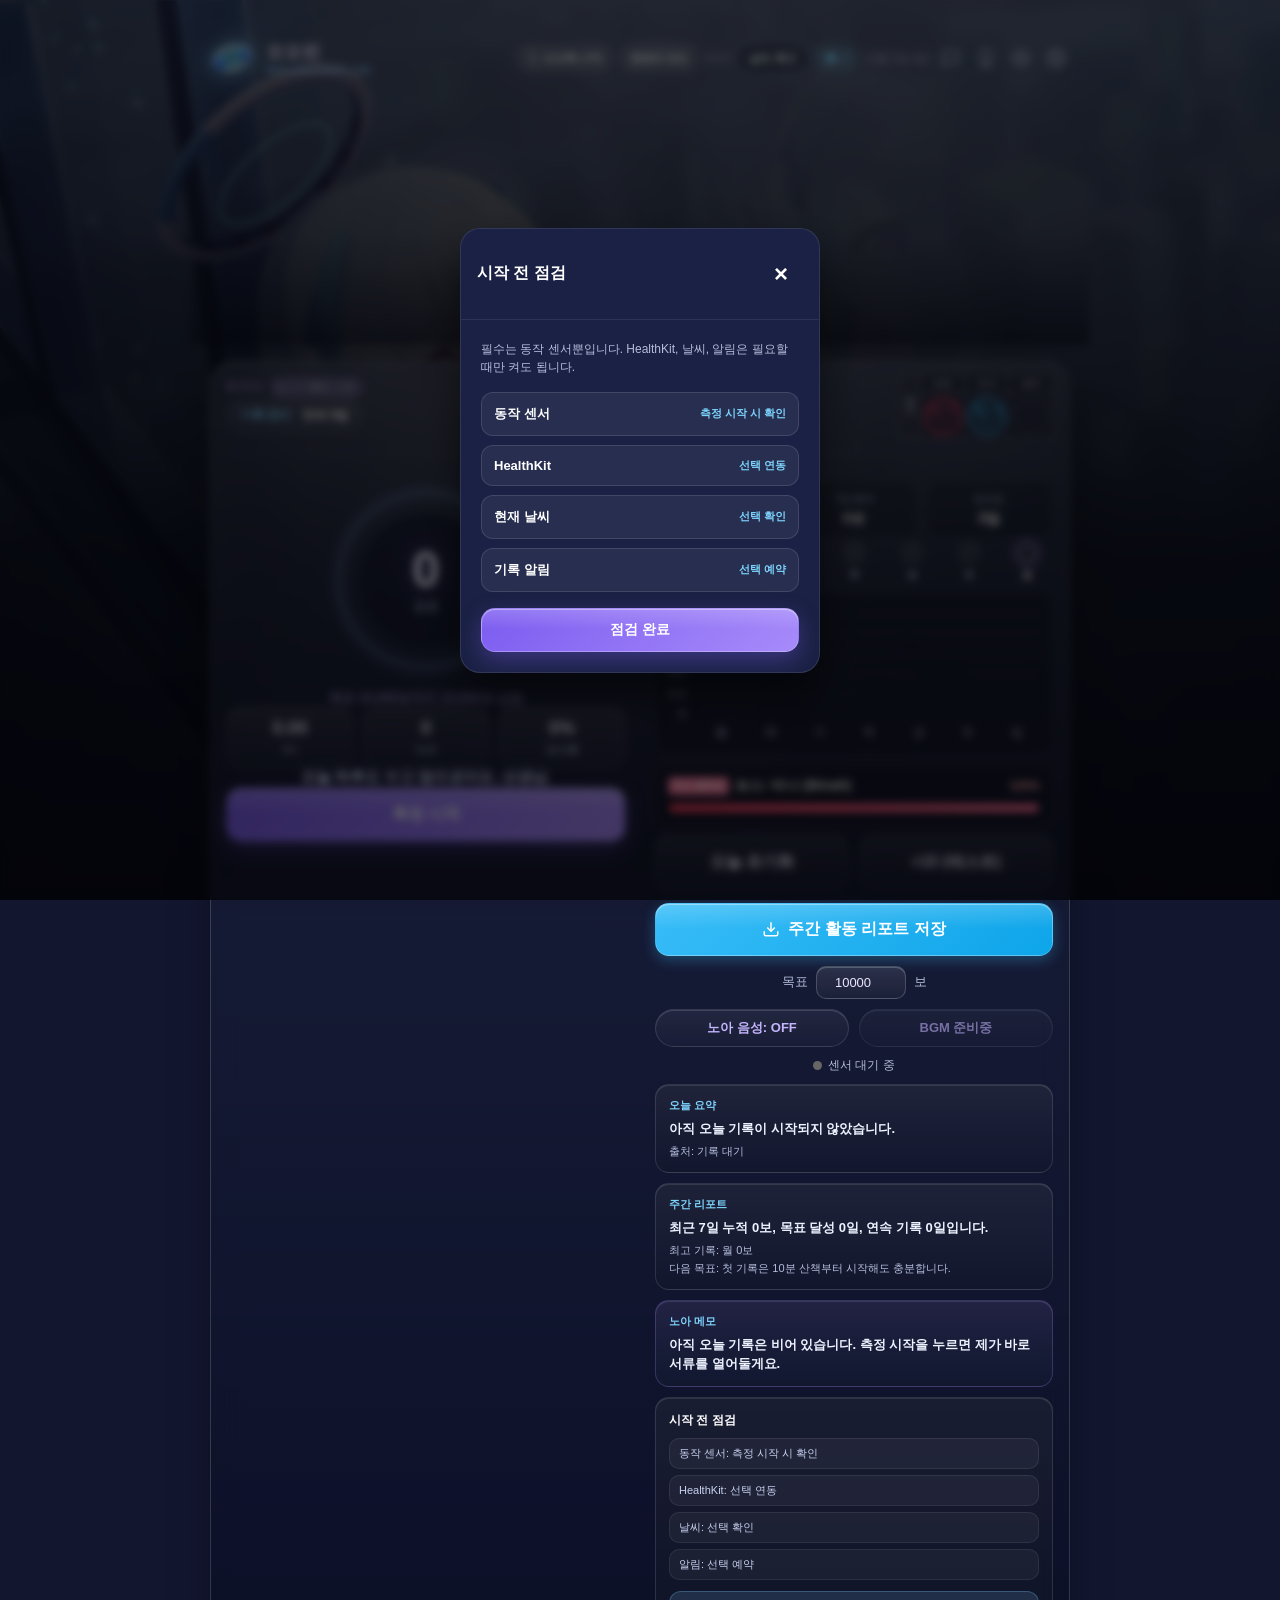
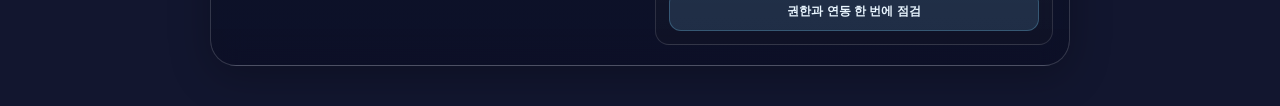
==== index.html @ 8d8c12d7 "모모런: 감상 모드(UI 숨기기) + TTS 한국어 음성 개선 - feat: hide-ui 버튼 — UI 페이드아웃 후 노아 일러스트 전체화면(memorial-mode), 배경 느" ====
<!DOCTYPE html>
<html lang="ko">
<head>
<meta charset="UTF-8" />
<meta name="viewport" content="width=device-width, initial-scale=1.0, maximum-scale=1.0, user-scalable=no" />
<meta name="theme-color" content="#12162f" />
<meta name="apple-mobile-web-app-capable" content="yes" />
<meta name="apple-mobile-web-app-status-bar-style" content="black-translucent" />
<meta name="apple-mobile-web-app-title" content="모모런" />
<link rel="manifest" href="manifest.webmanifest" />
<link rel="apple-touch-icon" href="icon-192.png" />
<title>모모런</title>
<script src="js/confetti.browser.min.js"></script>
<script src="js/chart.js"></script>
<script src="js/html2canvas.min.js"></script>
<link rel="stylesheet" href="css/style.css" />
</head>
<body>
<div class="app">
  <header>
    <div class="brand">
	      <div class="noa-halo" aria-hidden="true">
	        <span class="halo-outer"></span>
	        <span class="halo-inner"></span>
	        <span class="halo-chip left"></span>
	        <span class="halo-chip right"></span>
	      </div>
      <div>
        <h1>모모런</h1>
        <small>NOA WALKING LOG</small>
      </div>
    </div>
    <div class="toolbar" aria-label="상단 빠른 메뉴">
      <a href="momotalk.html" class="toolbar-chip toolbar-link">
        <svg width="12" height="12" viewBox="0 0 24 24" fill="none" stroke="currentColor" stroke-width="2"><rect x="5" y="2" width="14" height="20" rx="2" ry="2"></rect><line x1="12" y1="18" x2="12.01" y2="18"></line></svg>
        모모톡 LITE
      </a>
      <a href="fanmail.html" class="toolbar-chip toolbar-link">
        팬레터 데모
      </a>
      <a href="#" id="dev-btn" class="dev-link">[DEV]</a>
      <button id="weather-btn" class="toolbar-chip weather-chip" type="button" aria-label="현재 위치 날씨 불러오기">
        <span id="weather-icon">날씨</span>
        <span id="weather-temp">확인</span>
      </button>
      <button id="pyroxene-btn" class="toolbar-chip pyroxene-chip" type="button" aria-label="상점 열기">
        <svg width="14" height="14" viewBox="0 0 24 24" fill="currentColor" stroke="rgba(255,255,255,0.5)" stroke-width="1"><polygon points="12,2 22,8 22,16 12,22 2,16 2,8"/></svg>
        <span id="pyroxene-count">0</span>
      </button>
      <div class="date" id="date">—</div>
      <button id="momotalk-btn" class="icon-btn" aria-label="모모톡">
        <svg width="20" height="20" viewBox="0 0 24 24" fill="none" stroke="currentColor" stroke-width="2" stroke-linecap="round" stroke-linejoin="round"><path d="M21 15a2 2 0 0 1-2 2H7l-4 4V5a2 2 0 0 1 2-2h14a2 2 0 0 1 2 2z"></path></svg>
      </button>
      <button id="achievements-btn" class="icon-btn" aria-label="업적">
        <svg width="20" height="20" viewBox="0 0 24 24" fill="none" stroke="currentColor" stroke-width="2" stroke-linecap="round" stroke-linejoin="round"><circle cx="12" cy="8" r="7"></circle><polyline points="8.21 13.89 7 23 12 20 17 23 15.79 13.88"></polyline></svg>
      </button>
      <button id="hide-ui-btn" class="icon-btn" aria-label="UI 숨기기">
        <svg width="20" height="20" viewBox="0 0 24 24" fill="none" stroke="currentColor" stroke-width="2" stroke-linecap="round" stroke-linejoin="round"><path d="M1 12s4-8 11-8 11 8 11 8-4 8-11 8-11-8-11-8z"></path><circle cx="12" cy="12" r="3"></circle></svg>
      </button>
      <button id="settings-btn" class="icon-btn" aria-label="설정">
        <svg width="20" height="20" viewBox="0 0 24 24" fill="none" stroke="currentColor" stroke-width="2" stroke-linecap="round" stroke-linejoin="round"><circle cx="12" cy="12" r="3"></circle><path d="M19.4 15a1.65 1.65 0 0 0 .33 1.82l.06.06a2 2 0 0 1 0 2.83 2 2 0 0 1-2.83 0l-.06-.06a1.65 1.65 0 0 0-1.82-.33 1.65 1.65 0 0 0-1 1.51V21a2 2 0 0 1-2 2 2 2 0 0 1-2-2v-.09A1.65 1.65 0 0 0 9 19.4a1.65 1.65 0 0 0-1.82.33l-.06.06a2 2 0 0 1-2.83 0 2 2 0 0 1 0-2.83l.06-.06a1.65 1.65 0 0 0 .33-1.82 1.65 1.65 0 0 0-1.51-1H3a2 2 0 0 1-2-2 2 2 0 0 1 2-2h.09A1.65 1.65 0 0 0 4.6 9a1.65 1.65 0 0 0-.33-1.82l-.06-.06a2 2 0 0 1 0-2.83 2 2 0 0 1 2.83 0l.06.06a1.65 1.65 0 0 0 1.82.33H9a1.65 1.65 0 0 0 1-1.51V3a2 2 0 0 1 2-2 2 2 0 0 1 2 2v.09a1.65 1.65 0 0 0 1 1.51 1.65 1.65 0 0 0 1.82-.33l.06-.06a2 2 0 0 1 2.83 0 2 2 0 0 1 0 2.83l-.06.06a1.65 1.65 0 0 0-.33 1.82V9a1.65 1.65 0 0 0 1.51 1H21a2 2 0 0 1 2 2 2 2 0 0 1-2 2h-.09a1.65 1.65 0 0 0-1.51 1z"></path></svg>
      </button>
    </div>
  </header>

  <div class="hero-space" aria-hidden="true"></div>

	  <div class="panel">
      <!-- 결재란을 포함한 상단 타이틀바 -->
      <div class="panel-header" style="display: flex; justify-content: space-between; align-items: flex-start; flex-wrap: wrap; gap: 10px; margin-bottom: 12px; border-bottom: 1px solid rgba(255,255,255,0.08); padding-bottom: 12px;">
        <div>
          <div class="hero-name" style="align-self: flex-start; text-align: left; margin-bottom: 4px;">N O A <span id="rankBadge" style="margin-left:6px; font-size:10px; padding:2px 6px; border-radius:8px; background:rgba(167,139,250,0.2); border:1px solid var(--violet-soft); color:#fff; vertical-align:middle;">Lv. 1 기록의 시작</span></div>
          <div class="status-strip">
            <span id="phase">기록 준비</span>
            <b id="streakTop">연속 0일</b>
          </div>
        </div>
        
        <!-- 결재란 -->
        <div class="approval-box" style="margin-top: -6px;">
          <table class="approval-table">
            <tr>
              <th rowspan="2" class="approval-title">결<br>재</th>
              <td>담당</td>
              <td>승인</td>
              <td>결재</td>
            </tr>
            <tr>
              <td>
                <div class="stamp stamp-noa">
                  <span>밀레니엄<br>서기 노아</span>
                </div>
              </td>
              <td>
                <div class="stamp stamp-yuuka">
                  <span>밀레니엄<br>회장 유우카</span>
                </div>
              </td>
              <td id="stamp-sensei-td" style="cursor: pointer; position: relative;">
                <div class="stamp stamp-sensei locked" id="stamp-sensei">
                  <span>샬레<br>선생님</span>
                </div>
              </td>
            </tr>
          </table>
        </div>
      </div>

      <div class="desktop-grid">
        <!-- 좌측 컬럼 (메인 산책 측정 영역) -->
        <div class="left-col">
          <div class="ring-wrap">
            <div class="ring">
              <svg width="240" height="240" viewBox="0 0 240 240">
                <circle cx="120" cy="120" r="106" fill="none" stroke="var(--track)" stroke-width="16"/>
                <circle id="prog" cx="120" cy="120" r="106" fill="none" stroke="url(#g)" stroke-width="16"
                        stroke-linecap="round" stroke-dasharray="666" stroke-dashoffset="666"/>
                <defs>
                  <linearGradient id="g" x1="0" y1="0" x2="1" y2="1">
                    <stop offset="0%" stop-color="#c4b5fd"/>
                    <stop offset="100%" stop-color="#7c5cf0"/>
                  </linearGradient>
                  <linearGradient id="gGold" x1="0" y1="0" x2="1" y2="1">
                    <stop offset="0%" stop-color="#ffe9a8"/>
                    <stop offset="100%" stop-color="#ffd36b"/>
                  </linearGradient>
                </defs>
              </svg>
              <div class="center">
                <div class="steps" id="steps">0</div>
                <div class="steps-label">걸음</div>
              </div>
            </div>
            <div class="goaltxt" id="goaltxt">목표 10,000보까지 10,000보 남음</div>
          </div>

          <div class="stats">
            <div class="stat"><b id="dist">0.00</b><span>km</span></div>
            <div class="stat"><b id="kcal">0</b><span>kcal</span></div>
            <div class="stat"><b id="pct">0%</b><span>달성률</span></div>
          </div>

          <div class="msg" id="msg"></div>

          <div class="controls primary-actions">
            <button class="btn-main" id="toggle">측정 시작</button>
          </div>
        </div>

        <!-- 우측 컬럼 (로그, 차트, 보스 등 보상/통계 영역) -->
        <div class="right-col">
          <div class="logbook" aria-label="걸음 기록 요약">
            <div class="logitem"><span>오늘 기록</span><b id="todayRecord">0보</b></div>
            <div class="logitem"><span>7일 합계</span><b id="weekSteps">0보</b></div>
            <div class="logitem"><span>달성일</span><b id="goalDays">0일</b></div>
          </div>
          <div class="stamps" id="stamps" aria-label="최근 7일 기록"></div>
          <div style="margin-top: 10px; background: rgba(7,10,26,0.3); border: 1px solid rgba(255,255,255,0.09); border-radius: 12px; padding: 10px;">
            <canvas id="weekChart" height="140"></canvas>
          </div>
          
          <div class="raid-boss" style="margin-top: 10px; background: rgba(7,10,26,0.3); border: 1px solid rgba(251,114,153,0.3); border-radius: 12px; padding: 12px; position:relative; overflow:hidden;">
            <div style="display:flex; justify-content:space-between; align-items:center; margin-bottom:8px; position:relative; z-index:2;">
              <div style="display:flex; align-items:center; gap:6px;">
                <span style="background:#fb7299; color:#fff; font-size:10px; font-weight:900; padding:2px 4px; border-radius:4px;">주간 총력전</span>
                <strong id="raid-boss-name" style="color:#fff; font-size:14px; text-shadow:0 1px 2px #000;">보스: 비나 (Binah)</strong>
              </div>
              <div id="raid-boss-hp-text" style="color:#fca5a5; font-size:12px; font-weight:800;">100%</div>
            </div>
            <div style="background:rgba(0,0,0,0.5); height:10px; border-radius:5px; overflow:hidden; position:relative; z-index:2; border:1px solid rgba(251,114,153,0.2);">
              <div id="raid-boss-hp-bar" style="background:linear-gradient(90deg, #f43f5e, #fb7299); width:100%; height:100%; transition:width 0.5s;"></div>
            </div>
            <div id="raid-cleared" style="display:none; position:absolute; inset:0; background:rgba(16,185,129,0.85); backdrop-filter:blur(4px); -webkit-backdrop-filter:blur(4px); z-index:3; align-items:center; justify-content:center; flex-direction:column;">
              <div style="font-size:16px; font-weight:900; color:#fff; text-shadow:0 2px 4px rgba(0,0,0,0.5);">TOTAL ASSAULT CLEARED!</div>
              <div style="font-size:11px; color:#a7f3d0; margin-top:4px;">이번 주 보스 토벌 완료 (보상 획득 완료)</div>
            </div>
          </div>

          <div class="controls secondary-actions" style="margin-top:10px;">
            <div class="row">
              <button id="reset">오늘 초기화</button>
              <button id="add">+10 (테스트)</button>
            </div>
            <button id="share-report" class="report-btn">
              <svg width="18" height="18" viewBox="0 0 24 24" fill="none" stroke="currentColor" stroke-width="2"><path d="M21 15v4a2 2 0 0 1-2 2H5a2 2 0 0 1-2-2v-4"></path><polyline points="7 10 12 15 17 10"></polyline><line x1="12" y1="15" x2="12" y2="3"></line></svg>
              주간 활동 리포트 저장
            </button>
            <div class="goal-edit">
              목표 <input id="goal" type="number" min="100" step="100" value="10000" /> 보
            </div>
            <div class="audio-row">
              <button id="voice" class="voice-toggle">🔈 노아 음성 꺼짐</button>
              <button id="bgm-btn" class="voice-toggle">🎵 BGM 꺼짐</button>
            </div>
	            <div class="sensor-state"><span class="dot" id="dot"></span><span id="sensorTxt">센서 대기 중</span></div>
	          </div>

	          <div class="briefing-stack" aria-label="노아 기록 브리핑">
	            <section class="briefing-card">
	              <div class="briefing-kicker">오늘 요약</div>
	              <p id="todayBrief">아직 오늘 기록이 시작되지 않았습니다.</p>
	              <div class="source-note" id="sourceNote">출처: 기록 대기</div>
	            </section>
	            <section class="briefing-card">
	              <div class="briefing-kicker">주간 리포트</div>
	              <p id="weeklyBrief">최근 7일 기록을 정리하는 중입니다.</p>
	              <div class="report-lines">
	                <span id="weeklyBest">최고 기록: -</span>
	                <span id="weeklyNext">다음 목표: -</span>
	              </div>
	            </section>
	            <section class="briefing-card noa-memo-card">
	              <div class="briefing-kicker">노아 메모</div>
	              <p id="noaMemo">선생님의 첫 기록을 기다리고 있어요.</p>
	            </section>
	          </div>

	          <div class="hint setup-brief" aria-label="시작 전 점검">
	            <div class="hint-title">시작 전 점검</div>
	            <div class="setup-status-grid">
	              <span id="setup-motion">동작 센서: 측정 시작 시 확인</span>
	              <span id="setup-health">HealthKit: 선택 연동</span>
	              <span id="setup-weather">날씨: 선택 확인</span>
	              <span id="setup-notification">알림: 선택 예약</span>
	            </div>
	            <button id="setup-open" class="setup-open-btn" type="button">권한과 연동 한 번에 점검</button>
	          </div>
	        </div>
	      </div>
		  </div><!-- /panel -->

	  <!-- 시작 전 점검 모달 -->
	  <div id="setup-modal" class="modal hidden">
	    <div class="modal-content setup-modal-content">
	      <div class="modal-header">
	        <h2>시작 전 점검</h2>
	        <button class="modal-close" id="setup-close">×</button>
	      </div>
	      <div class="modal-body setup-modal-body">
	        <p class="setup-intro">필수는 동작 센서뿐입니다. HealthKit, 날씨, 알림은 필요할 때만 켜도 됩니다.</p>
	        <div class="setup-action-list">
	          <button id="setup-motion-btn" class="setup-action" type="button">
	            <span>동작 센서</span><b id="setup-motion-state">측정 시작 버튼에서 확인</b>
	          </button>
	          <button id="setup-health-btn" class="setup-action" type="button">
	            <span>HealthKit</span><b id="setup-health-state">선택 연동</b>
	          </button>
	          <button id="setup-weather-btn" class="setup-action" type="button">
	            <span>현재 날씨</span><b id="setup-weather-state">선택 확인</b>
	          </button>
	          <button id="setup-notification-btn" class="setup-action" type="button">
	            <span>기록 알림</span><b id="setup-notification-state">선택 예약</b>
	          </button>
	        </div>
	        <button id="setup-done" class="btn-main setup-done-btn" type="button">점검 완료</button>
	      </div>
	    </div>
	  </div>

	  <!-- 모모톡 UI -->
  <div id="momotalk-toast" class="momotalk-toast hidden">
    <div class="momotalk-header">
      <img src="icon-192.png" alt="Noa" class="momotalk-avatar">
      <div class="momotalk-title">모모톡 - 우시오 노아</div>
      <button class="momotalk-close" id="momotalk-close">×</button>
    </div>
    <div class="momotalk-body">
      <div class="momotalk-bubble" id="momotalk-msg">메시지 내용</div>
    </div>
  </div>

  <!-- 설정 모달 -->
  <div id="settings-modal" class="modal hidden">
    <div class="modal-content">
      <div class="modal-header">
        <h2>설정</h2>
        <button class="modal-close" id="settings-close">×</button>
      </div>
      <div class="modal-body">
        <div class="input-group">
          <label for="user-height">키 (cm)</label>
          <input type="number" id="user-height" placeholder="예: 175" value="170">
        </div>
        <div class="input-group">
          <label for="user-weight">몸무게 (kg)</label>
          <input type="number" id="user-weight" placeholder="예: 65" value="65">
        </div>
        <p class="settings-hint" style="margin-bottom:8px;">입력하신 신체 정보는 보폭(거리)과 칼로리(METs)를 정확히 계산하는 데 사용되며 기기에만 저장됩니다.</p>
        <div class="input-group">
          <label for="gemini-key" style="color:#7dd3fc;">Gemini API Key (대화용)</label>
          <input type="password" id="gemini-key" placeholder="API Key 입력 시 모모톡 실시간 대화">
        </div>
        <div class="input-group" style="margin-top:-8px;">
          <label for="elevenlabs-key" style="color:var(--violet-soft);">ElevenLabs API Key (음성용)</label>
          <input type="password" id="elevenlabs-key" placeholder="API Key 입력 시 진짜 AI 음성 생성">
        </div>
        <div class="input-group">
          <label for="elevenlabs-voice">ElevenLabs Voice ID</label>
          <input type="text" id="elevenlabs-voice" placeholder="노아 Voice ID">
        </div>
        <p class="settings-hint">각각의 API 키를 연결하면 노아와 실시간 음성 및 대화로 교감할 수 있습니다.</p>
        <div style="margin-top: 20px; border-top: 1px solid rgba(255,255,255,0.08); padding-top: 15px;">
          <div style="font-size: 10px; color: rgba(255,255,255,0.35); line-height: 1.5; margin-bottom: 12px; text-align: justify;">
            ⚠️ <strong>비공식 팬 앱 안내 (Disclaimer):</strong><br>
            본 앱은 넥슨게임즈(NEXON Games)의 '블루 아카이브' 지식재산권(IP)을 활용한 비공식 팬 게임이자 만보기 애플리케이션입니다. 본 앱은 비영리 목적으로 제작되었으며, 공식 서비스나 공식 라이선스 제품이 아닙니다. 캐릭터, 이미지, 세계관 등 모든 관련 저작권은 원저작권자에게 있습니다.
          </div>
          <a href="privacy.html" class="settings-hint" style="display: block; text-align: center; color: #7dd3fc; text-decoration: underline; font-size: 11px; cursor: pointer; margin: 0;">
            🛡️ 개인정보처리방침 (Privacy Policy) 확인
          </a>
        </div>
      </div>
    </div>
  </div>

  <!-- 모모톡 히스토리 모달 (AI 대화 겸용) -->
  <div id="momotalk-history-modal" class="modal hidden">
    <div class="modal-content" style="max-height: 90vh; width: 95%; max-width: 440px; display: flex; flex-direction: column;">
      <div class="modal-header" style="background:rgba(0,0,0,0.3); border-bottom:1px solid rgba(125,211,252,0.1);">
        <h2 style="color:#7dd3fc; display:flex; align-items:center; gap:8px;">
          <img src="icon-192.png" width="24" height="24" style="border-radius:50%; border:1px solid rgba(125,211,252,0.3); margin:0;"> 모모톡 - 우시오 노아
        </h2>
        <button class="modal-close" id="momotalk-history-close" style="color:#7dd3fc;">×</button>
      </div>
      
      <!-- 탭 컨트롤 -->
      <div class="momotalk-tabs">
        <div class="momotalk-tab active" id="tab-chat">노아와 대화</div>
        <div class="momotalk-tab" id="tab-log">이벤트 기록</div>
      </div>
      
      <!-- 1. AI 메신저 대화 뷰 -->
      <div id="momotalk-chat-view" class="momotalk-chat-view">
        <div id="momotalk-chat-messages" class="momotalk-chat-messages">
          <!-- JS로 채워짐 -->
        </div>
        <div class="momotalk-chat-input-area">
          <input type="text" id="momotalk-chat-input" placeholder="메시지를 입력하세요..." />
          <button id="momotalk-chat-send">전송</button>
        </div>
      </div>
      
      <!-- 2. 기존 이벤트 로그 뷰 -->
      <div id="momotalk-log-view" style="overflow-y:auto; flex:1; background:transparent; display:none; flex-direction:column; gap:12px; padding:16px;">
        <!-- JS로 채워짐 -->
      </div>
    </div>
  </div>

  <!-- 업적(Badges) 모달 -->
  <div id="achievements-modal" class="modal hidden">
    <div class="modal-content" style="max-height: 80vh; display: flex; flex-direction: column;">
      <div class="modal-header">
        <h2>세미나 인증 업적</h2>
        <button class="modal-close" id="achievements-close">×</button>
      </div>
      <div class="modal-body" id="achievements-list" style="overflow-y:auto; flex:1; display:grid; grid-template-columns: 1fr 1fr; gap:10px; padding:16px;">
        <!-- JS로 채워짐 -->
      </div>
    </div>
  </div>

  <!-- 상점(Shop) 모달 -->
  <div id="shop-modal" class="modal hidden">
    <div class="modal-content" style="max-height: 80vh; display: flex; flex-direction: column;">
      <div class="modal-header">
        <h2 style="color:#7dd3fc; display:flex; align-items:center; gap:8px;">
          <svg width="18" height="18" viewBox="0 0 24 24" fill="currentColor"><polygon points="12,2 22,8 22,16 12,22 2,16 2,8"/></svg> 샬레 보급소 (상점)
        </h2>
        <button class="modal-close" id="shop-close">×</button>
      </div>
      <div class="modal-body" id="shop-list" style="overflow-y:auto; flex:1; display:flex; flex-direction:column; gap:12px; padding:16px;">
        <!-- JS로 채워짐 -->
      </div>
    </div>
  </div>

  <!-- 개발자 도구 (DEV) 오버레이 모달 -->
  <div id="dev-modal" class="modal hidden">
    <div class="modal-content" style="max-height: 80vh; display: flex; flex-direction: column;">
      <div class="modal-header">
        <h2 style="color:#f87171; display:flex; align-items:center; gap:8px;">
          🛠️ 개발자 패널 (In-game)
        </h2>
        <button class="modal-close" id="dev-close">×</button>
      </div>
      <div class="modal-body" style="overflow-y:auto; flex:1; display:flex; flex-direction:column; gap:10px; padding:16px;">
        <button class="shop-btn shop-btn-buy" id="dev-add-10k" style="background:#3b82f6; color:white; border:none; padding:12px;">+ 10,000보 즉시 추가 (폭죽/딜 확인)</button>
        <button class="shop-btn shop-btn-buy" id="dev-add-pyroxene" style="background:#10b981; color:white; border:none; padding:12px;">💎 + 1,000 청휘석 지급</button>
        <button class="shop-btn shop-btn-equip" id="dev-force-encounter" style="padding:12px;">🎲 랜덤 인카운터 강제 발생 (모모톡)</button>
        <button class="shop-btn shop-btn-equip" id="dev-reset-shop" style="padding:12px;">🛒 상점 내역 환불 (초기화)</button>
        <button class="shop-btn" id="dev-reset-raid" style="background:rgba(255,255,255,0.1); color:white; border:1px solid #fb7299; padding:12px;">⚔️ 보스 체력 100% 부활</button>
        <button class="shop-btn" id="dev-factory-reset" style="background:#ef4444; color:white; margin-top:20px; border:none; padding:12px;">⚠️ Factory Reset (앱 전체 초기화)</button>
      </div>
    </div>
  </div>

</div>

<div id="hide-ui-overlay"></div>

<script src="js/core.js"></script>
<script src="js/app.js"></script>
</body>
</html>
---- css/style.css ----
:root {
    --bg: #12162f;
    --bg2: #1a2144;
    --panel: rgba(14,18,44,0.62);
    --line: rgba(125,211,252,0.24);
    --violet: #a78bfa;
    --violet-deep: #7c5cf0;
    --violet-soft: #c4b5fd;
    --cyan: #7dd3fc;
    --blue: #93c5fd;
    --gold: #ffd36b;
    --text: #ece8ff;
    --muted: #b4bddc;
    --track: rgba(147,197,253,0.14);
    --good: #7ff0b2;
    --ink: rgba(7,10,26,0.42);
  }
  * { box-sizing: border-box; -webkit-tap-highlight-color: transparent; }
	  html {
	    margin: 0;
	    min-height: 100%;
	    height: auto;
	    overflow-x: hidden;
	    overflow-y: auto;
	  }
  body {
    margin: 0;
    font-family: -apple-system, BlinkMacSystemFont, "Apple SD Gothic Neo", "Pretendard", sans-serif;
    color: var(--text);
    background: var(--bg);
    min-height: 100vh;
    min-height: 100dvh;
    height: auto;
    display: block;
    overflow-x: hidden;
  }
  /* Noa artwork background (responsive: portrait on phones, landscape on wide screens) */
  body::before {
    content: ""; position: fixed; inset: 0; z-index: -2;
    background-color: var(--bg);
    background-image: url("../noa-mobile.jpg");
    background-repeat: no-repeat;
    background-size: auto 94vh;
    background-position: top center;
  }
  /* Dark scrim: lighter at top so Noa shows, darker below for legibility */
  body::after {
    content: ""; position: fixed; inset: 0; z-index: -1;
    background: linear-gradient(180deg,
      rgba(18,22,47,0.02) 0%,
      rgba(18,22,47,0.10) 36%,
      rgba(18,22,47,0.58) 62%,
      rgba(18,22,47,0.96) 100%);
  }
  @media (min-width: 700px) {
    body::before {
      background-image: url("../noa-desktop.jpg");
      background-size: cover;
      background-position: center;
    }
    /* Shop Themes (Desktop) */
    body.theme-1::before { background-image: url("../noa1-desktop.jpg"); }
    body.theme-2::before { background-image: url("../noa2-desktop.jpg"); }
    body.theme-3::before { background-image: url("../noa3-desktop.jpg"); }
  }

  /* Shop Themes (Mobile Default) */
  body.theme-1::before { background-image: url("../noa1-mobile.jpg"); background-size: cover; }
  body.theme-2::before { background-image: url("../noa2-mobile.jpg"); background-size: cover; }
  body.theme-3::before { background-image: url("../noa3-mobile.jpg"); background-size: cover; }
  
  .app {
    width: 100%;
    max-width: 440px;
    min-height: 100vh;
    min-height: 100dvh;
    padding: 22px 20px 40px;
    display: flex;
    flex-direction: column;
    gap: 16px;
    margin: 0 auto;
  }

  @media (min-width: 1024px) {
    .app { max-width: 900px; padding: 40px 20px; }
    .desktop-grid {
      display: grid;
      grid-template-columns: 1fr 1fr;
      gap: 30px;
      align-items: start;
    }
  }

  header { display: flex; align-items: center; justify-content: space-between; gap: 10px; min-width: 0; flex-wrap: wrap; }
  .brand { display: flex; align-items: center; gap: 12px; min-width: 0; }
  .noa-halo {
    position: relative; width: 44px; height: 32px;
    flex: 0 0 44px;
    transform: rotate(-18deg);
    filter: drop-shadow(0 0 10px rgba(125,211,252,0.72)) drop-shadow(0 0 18px rgba(147,197,253,0.28));
  }
  .noa-halo span { position: absolute; display: block; pointer-events: none; }
  .halo-outer {
    inset: 3px 2px;
    border-radius: 50%;
    border: 3px solid rgba(241,248,255,0.96);
    background: radial-gradient(ellipse at center, rgba(125,211,252,0.20) 0 45%, transparent 46%);
    box-shadow: inset 0 0 8px rgba(125,211,252,0.38);
  }
  .halo-inner {
    left: 12px; right: 12px; top: 10px; bottom: 10px;
    border-radius: 50%;
    border: 2px solid rgba(103,232,249,0.92);
    box-shadow: 0 0 10px rgba(103,232,249,0.78), inset 0 0 5px rgba(103,232,249,0.5);
  }
  .halo-chip {
    width: 9px; height: 16px; top: 8px;
    border-radius: 999px;
    background: linear-gradient(180deg, #7dd3fc 0%, #3b82f6 60%, #1d4ed8 100%);
    box-shadow: inset 0 1px 1px rgba(255,255,255,0.35), 0 0 8px rgba(59,130,246,0.45);
  }
  .halo-chip.left { left: 4px; }
  .halo-chip.right { right: 4px; opacity: 0.82; }
	  .brand h1 { font-size: 18px; margin: 0; letter-spacing: 0; font-weight: 800; white-space: nowrap; }
	  .brand small { display:block; color: var(--blue); font-size: 11px; font-weight: 600; }
	  .date { color: var(--muted); font-size: 11px; text-align: right; flex: 0 0 auto; white-space: nowrap; }
	  .toolbar {
	    display: flex;
	    align-items: center;
	    justify-content: flex-end;
	    flex: 1 1 180px;
	    gap: 7px;
	    min-width: 0;
	    flex-wrap: wrap;
	  }
	  .toolbar-chip {
	    min-height: 28px;
	    display: inline-flex;
	    align-items: center;
	    justify-content: center;
	    gap: 4px;
	    padding: 5px 9px;
	    border-radius: 999px;
	    border: 1px solid rgba(255,255,255,0.14);
	    background: rgba(7,10,26,0.30);
	    color: #fff;
	    font-size: 11px;
	    font-weight: 800;
	    line-height: 1;
	    white-space: nowrap;
	    text-decoration: none;
	    box-shadow: inset 0 1px 0 rgba(255,255,255,0.10);
	  }
	  .toolbar-link {
	    background: rgba(255,255,255,0.10);
	    border-color: rgba(255,255,255,0.20);
	  }
	  .dev-link {
	    color: rgba(255,255,255,0.34);
	    font-size: 10px;
	    font-weight: 800;
	    text-decoration: none;
	    white-space: nowrap;
	  }
	  .weather-chip {
	    color: #eaf7ff;
	    border-color: rgba(147,197,253,0.24);
	    transition: opacity .2s, border-color .2s, background .2s;
	  }
	  .weather-chip.on {
	    border-color: rgba(125,211,252,0.44);
	    background: rgba(125,211,252,0.16);
	  }
	  .pyroxene-chip {
	    color: var(--cyan);
	    border-color: rgba(125,211,252,0.32);
	    background: rgba(125,211,252,0.15);
	  }
	  .icon-btn {
	    width: 28px;
	    height: 28px;
	    display: inline-grid;
	    place-items: center;
	    flex: 0 0 28px;
	    padding: 0;
	    border-radius: 999px;
	    border: 1px solid transparent;
	    background: rgba(255,255,255,0.02);
	    color: var(--muted);
	  }
	  .icon-btn:hover, .icon-btn:focus-visible {
	    color: #fff;
	    border-color: rgba(255,255,255,0.16);
	    background: rgba(255,255,255,0.08);
	  }

	  /* Hero space lets the Noa artwork show through at the top */
	  .hero-space { flex: 1 0 auto; min-height: 28vh; position: relative; }
	  /* 배경 일러스트 → 패널로 넘어가는 경계를 부드럽게 잇는 램프 */
	  .hero-space::after {
	    content: ""; position: absolute; left: -20px; right: -20px; bottom: -1px; height: 110px;
	    pointer-events: none;
	    background: linear-gradient(180deg, rgba(10,13,32,0) 0%, rgba(10,13,32,0.28) 55%, rgba(10,13,32,0.5) 100%);
	  }
  .hero-name {
    align-self: center; text-align: center;
    font-size: 13px; letter-spacing: 0; color: var(--violet-soft);
    text-shadow: 0 2px 12px rgba(0,0,0,0.6); margin-bottom: 2px;
  }

  /* Liquid-glass panel holding the tracker UI */
  .panel {
    position: relative;
    background:
      linear-gradient(180deg, rgba(255,255,255,0.12) 0%, rgba(255,255,255,0.035) 38%, rgba(10,13,32,0.52) 100%),
      var(--panel);
    backdrop-filter: blur(15px) saturate(128%);
    -webkit-backdrop-filter: blur(15px) saturate(128%);
    border: 1px solid rgba(255,255,255,0.16);
    border-radius: 26px;
    padding: 18px 16px 20px;
    display: flex; flex-direction: column; gap: 14px;
    box-shadow:
      0 10px 40px rgba(0,0,0,0.25),
      inset 0 1px 0 rgba(255,255,255,0.22);
    overflow: hidden;
  }
  /* specular sheen across the top of the glass */
  .panel::before {
    content: ""; position: absolute; inset: 0; border-radius: inherit; pointer-events: none;
    background: radial-gradient(130% 55% at 50% -12%, rgba(255,255,255,0.10), transparent 60%);
  }
  .panel > * { position: relative; z-index: 1; }

  /* Step ring */
  .status-strip {
    display: flex; align-items: center; justify-content: space-between; gap: 8px;
    min-height: 34px; padding: 7px 12px;
    background: linear-gradient(180deg, rgba(255,255,255,0.08), rgba(255,255,255,0.025));
    border: 1px solid rgba(255,255,255,0.12);
    border-radius: 14px;
    color: var(--muted); font-size: 12px; font-weight: 700;
  }
  .status-strip b { color: #fff; font-weight: 800; }
  .status-strip #phase { color: var(--cyan); }

  .ring-wrap { display: flex; flex-direction: column; align-items: center; gap: 4px; }
  .ring {
    position: relative; width: 198px; height: 198px; margin-top: 2px;
    border-radius: 50%;
    background: radial-gradient(circle at 50% 50%, rgba(18,22,47,0.62) 0 47%, transparent 48%);
  }
  .ring svg { width: 198px; height: 198px; transform: rotate(-90deg); filter: drop-shadow(0 0 14px rgba(125,211,252,0.16)); }
  .ring .center {
    position: absolute; inset: 0; display: flex; flex-direction: column;
    align-items: center; justify-content: center; gap: 2px;
  }
  .steps { font-size: 50px; font-weight: 800; line-height: 1; letter-spacing: 0;
    text-shadow: 0 0 24px rgba(167,139,250,0.45); transition: transform .12s ease, color .4s ease, text-shadow .4s ease; }
  .steps-label { color: var(--muted); font-size: 13px; }
  .goaltxt { color: var(--violet-soft); font-size: 13px; margin-top: 6px; }
  /* 목표 달성 시 금색 강조 */
  .ring.complete .steps { color: #ffe9a8; text-shadow: 0 0 26px rgba(255,211,107,0.6); }
  .ring.complete .steps-label { color: var(--gold); }

  .stats { display: grid; grid-template-columns: repeat(3, 1fr); gap: 10px; }
  .stat {
    background: linear-gradient(180deg, rgba(255,255,255,0.08), rgba(255,255,255,0.025));
    border: 1px solid rgba(255,255,255,0.13);
    border-radius: 14px;
    padding: 10px 8px; text-align: center;
    box-shadow: inset 0 1px 0 rgba(255,255,255,0.14);
  }
  .stat b { display:block; font-size: 18px; font-weight: 700; }
  .stat span { color: var(--muted); font-size: 11px; }

  .controls { display: flex; flex-direction: column; gap: 10px; }
	  button {
	    font: inherit; border: none; border-radius: 14px; padding: 15px; cursor: pointer;
	    font-weight: 700; font-size: 16px; transition: transform .06s, opacity .2s;
	  }
	  button:active { transform: scale(0.98); }
	  button:disabled {
	    cursor: not-allowed;
	    opacity: 0.56;
	  }
  .btn-main {
    position: relative;
    background:
      linear-gradient(180deg, rgba(255,255,255,0.18), rgba(255,255,255,0) 48%),
      linear-gradient(135deg, var(--violet-deep), var(--violet));
    color: white;
    border: 1px solid rgba(255,255,255,0.18);
    box-shadow: 0 8px 22px rgba(124,92,240,0.35), inset 0 1px 0 rgba(255,255,255,0.35);
  }
  .btn-main.stop {
    background:
      linear-gradient(180deg, rgba(255,255,255,0.24), rgba(255,255,255,0) 45%),
      linear-gradient(135deg, #6b2b6b, #b15ab1);
  }
  .row { display: flex; gap: 10px; }
  .row button {
    flex: 1; color: var(--text);
    background: linear-gradient(180deg, rgba(255,255,255,0.07), rgba(255,255,255,0.02));
    border: 1px solid rgba(255,255,255,0.11);
    box-shadow: inset 0 1px 0 rgba(255,255,255,0.16);
  }

  .msg {
    text-align: center; min-height: 20px;
    color: #dbe1ff;
    font-size: 15px; font-weight: 700; letter-spacing: 0;
    text-shadow: 0 1px 8px rgba(16,12,36,0.75), 0 0 18px rgba(150,170,255,0.4);
    transition: opacity .25s ease;
  }
  .logbook {
    display: grid; grid-template-columns: repeat(3, 1fr); gap: 8px;
    padding: 2px 0 0;
  }
  .logitem {
    min-width: 0; padding: 10px 8px;
    background: rgba(7,10,26,0.22);
    border: 1px solid rgba(255,255,255,0.09);
    border-radius: 12px; text-align: center;
  }
  .logitem b {
    display: block; color: #fff; font-size: 14px; line-height: 1.2;
    overflow: hidden; text-overflow: ellipsis; white-space: nowrap;
  }
  .logitem span { display: block; color: var(--muted); font-size: 10px; margin-bottom: 4px; }
  .stamps {
    display: grid; grid-template-columns: repeat(7, 1fr); gap: 6px;
    padding: 4px 0 0;
  }
  .daystamp {
    display: grid; place-items: center; gap: 4px; min-width: 0;
    color: var(--muted); font-size: 10px; font-weight: 700;
  }
  .daystamp i {
    width: 22px; height: 22px; border-radius: 50%; display: block;
    background: rgba(255,255,255,0.08);
    border: 1px solid rgba(255,255,255,0.10);
    box-shadow: inset 0 1px 0 rgba(255,255,255,0.12);
  }
  .daystamp.walked i { background: rgba(125,211,252,0.18); border-color: rgba(125,211,252,0.34); }
  .daystamp.done i {
    background: linear-gradient(135deg, var(--gold), var(--good));
    border-color: rgba(255,255,255,0.45);
    box-shadow: 0 0 12px rgba(255,211,107,0.35);
  }
  .daystamp.today i { border-color: var(--violet-soft); box-shadow: 0 0 10px rgba(167,139,250,0.5); }
  .daystamp.today { color: #fff; }
  .hint {
    display: grid; gap: 9px;
    color: var(--muted); font-size: 12px; line-height: 1.5;
    padding: 13px;
    background:
      linear-gradient(180deg, rgba(255,255,255,0.055), rgba(255,255,255,0.018)),
      rgba(7,10,26,0.30);
    border: 1px solid rgba(255,255,255,0.12);
    border-radius: 14px;
    box-shadow: inset 0 1px 0 rgba(255,255,255,0.10);
  }
  .hint-title {
    color: #fff; font-size: 12px; font-weight: 800;
  }
  .hint-row {
    display: grid; grid-template-columns: 48px 1fr; gap: 9px; align-items: start;
  }
  .hint-badge {
    display: grid; place-items: center;
    min-height: 22px; border-radius: 999px;
    color: #eaf6ff; font-size: 10px; font-weight: 800;
    background: rgba(125,211,252,0.16);
    border: 1px solid rgba(125,211,252,0.30);
  }
  .hint-copy { color: #c8d2f1; }
	  .goal-edit { display:flex; align-items:center; justify-content:center; gap:8px; color: var(--muted); font-size:13px;}
  .goal-edit input {
    width: 90px; color: var(--text);
    background: linear-gradient(180deg, rgba(255,255,255,0.10), rgba(255,255,255,0.03));
    border: 1px solid rgba(255,255,255,0.18);
    box-shadow: inset 0 1px 0 rgba(255,255,255,0.2);
    border-radius: 10px; padding: 8px; font: inherit; text-align: center;
  }
  .dot { width:9px; height:9px; border-radius:50%; background:#666; display:inline-block; margin-right:6px; }
  .dot.on { background:#5ee08a; box-shadow:0 0 10px #5ee08a; }
  .sensor-state { display:flex; align-items:center; justify-content:center; color:var(--muted); font-size:12px; }
	  .voice-toggle {
	    flex: 1;
	    align-self: center;
	    font-size: 13px; font-weight: 600; padding: 9px 18px; border-radius: 999px;
	    color: var(--violet-soft);
	    background: linear-gradient(180deg, rgba(255,255,255,0.06), rgba(255,255,255,0.02));
	    border: 1px solid rgba(255,255,255,0.12);
	    box-shadow: inset 0 1px 0 rgba(255,255,255,0.14);
	  }
	  .audio-row { display: flex; gap: 10px; }
	  .report-btn {
	    display: flex;
	    align-items: center;
	    justify-content: center;
	    gap: 8px;
	    margin-top: 4px;
	    border: 1px solid rgba(255,255,255,0.18);
	    color: #fff;
	    background:
	      linear-gradient(180deg, rgba(255,255,255,0.18), rgba(255,255,255,0) 48%),
	      linear-gradient(135deg, #38bdf8, #0ea5e9);
	    box-shadow: 0 4px 14px rgba(56,189,248,0.30), inset 0 1px 0 rgba(255,255,255,0.35);
	  }
	  .briefing-stack {
	    display: grid;
	    gap: 10px;
	    margin-top: 10px;
	  }
	  .briefing-card {
	    display: grid;
	    gap: 6px;
	    padding: 13px;
	    border-radius: 14px;
	    border: 1px solid rgba(255,255,255,0.12);
	    background:
	      linear-gradient(180deg, rgba(255,255,255,0.07), rgba(255,255,255,0.02)),
	      rgba(7,10,26,0.28);
	    box-shadow: inset 0 1px 0 rgba(255,255,255,0.10);
	  }
	  .briefing-kicker {
	    color: var(--cyan);
	    font-size: 11px;
	    font-weight: 900;
	  }
	  .briefing-card p {
	    margin: 0;
	    color: #eef2ff;
	    font-size: 13px;
	    line-height: 1.48;
	    font-weight: 650;
	  }
	  .source-note, .report-lines {
	    color: var(--muted);
	    font-size: 11px;
	    line-height: 1.35;
	  }
	  .report-lines {
	    display: grid;
	    grid-template-columns: 1fr;
	    gap: 3px;
	  }
	  .noa-memo-card {
	    border-color: rgba(167,139,250,0.24);
	    background:
	      linear-gradient(180deg, rgba(167,139,250,0.14), rgba(125,211,252,0.04)),
	      rgba(7,10,26,0.30);
	  }
	  .setup-brief { margin-top: 10px; }
	  .setup-status-grid {
	    display: grid;
	    grid-template-columns: 1fr;
	    gap: 6px;
	    color: #c8d2f1;
	    font-size: 11px;
	    line-height: 1.35;
	  }
	  .setup-status-grid span {
	    min-width: 0;
	    padding: 7px 9px;
	    border-radius: 10px;
	    background: rgba(255,255,255,0.045);
	    border: 1px solid rgba(255,255,255,0.08);
	  }
	  .setup-open-btn {
	    width: 100%;
	    margin-top: 2px;
	    padding: 10px 12px;
	    border-radius: 12px;
	    color: #eaf6ff;
	    font-size: 12px;
	    background: rgba(125,211,252,0.14);
	    border: 1px solid rgba(125,211,252,0.26);
	  }
	  .setup-modal-content { max-width: 390px; }
	  .setup-modal-body { gap: 12px; }
	  .setup-intro {
	    margin: 0;
	    color: var(--muted);
	    font-size: 12px;
	    line-height: 1.5;
	  }
	  .setup-action-list {
	    display: grid;
	    gap: 9px;
	  }
	  .setup-action {
	    display: flex;
	    justify-content: space-between;
	    align-items: center;
	    gap: 12px;
	    width: 100%;
	    padding: 12px;
	    border-radius: 12px;
	    color: #fff;
	    background: rgba(255,255,255,0.06);
	    border: 1px solid rgba(255,255,255,0.12);
	    font-size: 13px;
	    text-align: left;
	  }
	  .setup-action span { font-weight: 850; }
	  .setup-action b {
	    color: var(--cyan);
	    font-size: 11px;
	    text-align: right;
	    font-weight: 800;
	  }
	  .setup-action.done {
	    border-color: rgba(127,240,178,0.38);
	    background: rgba(16,185,129,0.12);
	  }
	  .setup-done-btn {
	    width: 100%;
	    padding: 12px;
	    font-size: 14px;
	  }
	  .voice-toggle.on {
	    color: #fff; border-color: rgba(167,139,250,0.55);
	    background: linear-gradient(180deg, rgba(167,139,250,0.30), rgba(124,92,240,0.18));
	    box-shadow: 0 0 16px rgba(124,92,240,0.4), inset 0 1px 0 rgba(255,255,255,0.25);
	  }

	  @media (max-width: 560px) {
	    .app { padding-inline: 16px; }
	    header { align-items: flex-start; }
	    .toolbar { gap: 6px; justify-content: flex-start; flex-basis: 100%; }
	    .date, .dev-link { display: none; }
	    .toolbar-chip { min-height: 27px; padding-inline: 8px; font-size: 10px; }
	    .icon-btn { width: 27px; height: 27px; flex-basis: 27px; }
	  }

  /* Momotalk Toast */
  .momotalk-toast {
    position: fixed; top: 20px; left: 50%; transform: translateX(-50%) translateY(-20px);
    width: 90%; max-width: 400px; 
    background: rgba(14,18,44,0.85); backdrop-filter: blur(12px); -webkit-backdrop-filter: blur(12px); border-radius: 16px;
    box-shadow: 0 10px 30px rgba(0,0,0,0.5); z-index: 10000;
    opacity: 0; pointer-events: none; transition: all 0.4s cubic-bezier(0.175, 0.885, 0.32, 1.275);
    overflow: hidden; border: 1px solid rgba(125,211,252,0.2);
  }
  .momotalk-toast.show { transform: translateX(-50%) translateY(0); opacity: 1; pointer-events: auto; }

/* --- Shop / Refactored UI Classes --- */
.shop-item {
  background: rgba(255, 255, 255, 0.05);
  border: 1px solid rgba(255, 255, 255, 0.1);
  padding: 12px;
  border-radius: 12px;
  display: flex;
  justify-content: space-between;
  align-items: center;
  margin-bottom: 8px;
}
.shop-item-title {
  font-size: 14px;
  font-weight: bold;
  color: #fff;
}
.shop-btn {
  padding: 6px 12px;
  font-size: 12px;
  font-weight: bold;
  border-radius: 8px;
  cursor: pointer;
  border: none;
}
.shop-btn-buy {
  background: #7dd3fc;
  color: #0f172a;
}
.shop-btn-equip {
  background: rgba(255, 255, 255, 0.1);
  color: #fff;
  border: 1px solid rgba(255, 255, 255, 0.4);
}
.shop-btn-equipped {
  background: rgba(255, 255, 255, 0.1);
  color: var(--good);
  border: 1px solid var(--good);
  cursor: default;
}
.shop-btn-owned {
  background: rgba(255, 255, 255, 0.1);
  color: var(--muted);
  cursor: default;
}

/* --- Momotalk History --- */
.history-item {
  background: rgba(125, 211, 252, 0.05);
  border: 1px solid rgba(125, 211, 252, 0.2);
  padding: 12px;
  border-radius: 12px;
  margin-bottom: 8px;
  box-shadow: 0 2px 4px rgba(0, 0, 0, 0.2);
}
.history-item-time {
  font-size: 10px;
  color: #7dd3fc;
  margin-bottom: 4px;
  font-weight: bold;
}
.history-item-msg {
  font-size: 13px;
  color: #fff;
  font-weight: 600;
  line-height: 1.4;
}

/* --- Achievements (Badges) --- */
.badge-item {
  border-radius: 12px;
  padding: 12px;
  text-align: center;
  display: flex;
  flex-direction: column;
  gap: 6px;
}
.badge-item.unlocked {
  background: rgba(167, 139, 250, 0.15);
  border: 1px solid var(--violet-soft);
  opacity: 1;
}
.badge-item.locked {
  background: rgba(0, 0, 0, 0.2);
  border: 1px solid rgba(255, 255, 255, 0.1);
  opacity: 0.4;
}
.badge-icon {
  font-size: 16px;
  font-weight: 800;
  color: var(--violet-soft);
  padding: 8px 0;
}
.badge-name {
  font-size: 12px;
  font-weight: bold;
  color: #fff;
}
.badge-desc {
  font-size: 10px;
  color: var(--muted);
  line-height: 1.3;
}

  .momotalk-toast.hidden { display: none; }
  .momotalk-header { background: linear-gradient(180deg, rgba(125,211,252,0.16), rgba(0,0,0,0.25)); padding: 11px 14px; display: flex; align-items: center; border-bottom: 1px solid rgba(125,211,252,0.18); }
  .momotalk-avatar { width: 42px; height: 42px; border-radius: 50%; margin-right: 11px; border: 2px solid rgba(125,211,252,0.55); box-shadow: 0 0 12px rgba(125,211,252,0.4); object-fit: cover; }
  .momotalk-title { color: #cdeafe; font-weight: 800; font-size: 14px; flex: 1; text-shadow: 0 1px 4px rgba(0,0,0,0.4); }
  .momotalk-close { background: none; border: none; color: #7dd3fc; font-size: 20px; cursor: pointer; padding: 0 5px; }
  .momotalk-body { padding: 14px 16px 16px; background: transparent; }
  .momotalk-bubble {
    position: relative; margin-left: 6px;
    background: linear-gradient(180deg, rgba(125,211,252,0.18), rgba(125,211,252,0.08));
    border: 1px solid rgba(125,211,252,0.28); padding: 12px 16px;
    border-radius: 4px 16px 16px 16px; color: #fff; font-size: 14px; line-height: 1.55;
    box-shadow: 0 2px 10px rgba(0,0,0,0.25), inset 0 1px 0 rgba(255,255,255,0.12); font-weight: 500;
  }
  /* 말풍선 꼬리 */
  .momotalk-bubble::before {
    content: ""; position: absolute; top: 0; left: -7px; width: 12px; height: 12px;
    background: rgba(125,211,252,0.18);
    border-left: 1px solid rgba(125,211,252,0.28); border-top: 1px solid rgba(125,211,252,0.28);
    border-radius: 4px 0 0 0; transform: skewX(-12deg);
  }

  /* Settings Modal */
  .modal { position: fixed; inset: 0; background: rgba(0,0,0,0.6); backdrop-filter: blur(4px); z-index: 9999; display: flex; align-items: center; justify-content: center; }
  .modal.hidden { display: none; }
  .modal-content { background: var(--bg2); width: 90%; max-width: 360px; border-radius: 20px; border: 1px solid rgba(255,255,255,0.1); box-shadow: 0 20px 40px rgba(0,0,0,0.5); overflow: hidden; }
  .modal-header { padding: 16px; border-bottom: 1px solid rgba(255,255,255,0.08); display: flex; justify-content: space-between; align-items: center; }
  .modal-header h2 { font-size: 16px; margin: 0; color: #fff; }
  .modal-close { background: none; border: none; color: #fff; font-size: 24px; cursor: pointer; }
  .modal-body { padding: 20px; display: flex; flex-direction: column; gap: 16px; }
  .input-group { display: flex; flex-direction: column; gap: 8px; }
  .input-group label { color: var(--muted); font-size: 13px; font-weight: 600; }
  .input-group input { background: rgba(0,0,0,0.3); border: 1px solid rgba(255,255,255,0.2); color: #fff; padding: 12px; border-radius: 10px; font-size: 16px; }
  .settings-hint { color: var(--muted); font-size: 11px; margin: 0; line-height: 1.4; }

  /* Dynamic Time Filters */
  body.time-night::after { background: linear-gradient(180deg, rgba(8,10,25,0.4) 0%, rgba(8,10,25,0.7) 36%, rgba(8,10,25,0.9) 62%, rgba(8,10,25,0.98) 100%); }
  body.time-afternoon::after { background: linear-gradient(180deg, rgba(255,160,100,0.1) 0%, rgba(18,22,47,0.4) 36%, rgba(18,22,47,0.7) 62%, rgba(18,22,47,0.98) 100%); }
  body.time-morning::after { background: linear-gradient(180deg, rgba(255,255,255,0.1) 0%, rgba(18,22,47,0.1) 36%, rgba(18,22,47,0.5) 62%, rgba(18,22,47,0.98) 100%); }

  /* Approval Box (결재란) CSS */
  .approval-box {
    margin-bottom: 2px;
  }
  .approval-table {
    border-collapse: collapse;
    font-size: 9px;
    color: rgba(255, 255, 255, 0.7);
    border: 1px solid rgba(255, 255, 255, 0.25);
    background: rgba(10, 13, 32, 0.3);
  }
  .approval-table th, .approval-table td {
    border: 1px solid rgba(255, 255, 255, 0.25);
    padding: 3px 6px;
    text-align: center;
    vertical-align: middle;
  }
  .approval-table th.approval-title {
    font-size: 8px;
    font-weight: 800;
    width: 14px;
    background: rgba(255, 255, 255, 0.05);
    line-height: 1.2;
  }
  .approval-table td {
    width: 44px;
    height: 14px;
  }
  .approval-table tr:last-child td {
    height: 44px;
    position: relative;
    padding: 0;
  }
  .stamp {
    width: 38px;
    height: 38px;
    border: 2px double #f43f5e;
    border-radius: 50%;
    color: #f43f5e;
    font-family: "Courier New", Courier, monospace, "Batang", serif;
    font-weight: 800;
    font-size: 7.5px;
    letter-spacing: -0.3px;
    display: flex;
    align-items: center;
    justify-content: center;
    text-align: center;
    line-height: 1.1;
    transform: rotate(-8deg);
    opacity: 0.85;
    margin: 0 auto;
    background: rgba(244, 63, 94, 0.05);
    box-shadow: 0 0 1px #f43f5e;
    user-select: none;
    transition: all 0.3s cubic-bezier(0.175, 0.885, 0.32, 1.275);
  }
  .stamp span {
    display: block;
    transform: scale(0.96);
  }
  .stamp.stamp-yuuka {
    border-color: #38bdf8;
    color: #38bdf8;
    background: rgba(56, 189, 248, 0.05);
    box-shadow: 0 0 1px #38bdf8;
    transform: rotate(5deg);
  }
  .stamp.stamp-sensei {
    border-color: #10b981;
    color: #10b981;
    background: rgba(16, 185, 129, 0.05);
    box-shadow: 0 0 1px #10b981;
    transform: rotate(-12deg);
  }
  .stamp.stamp-sensei.locked {
    border-color: rgba(255, 255, 255, 0.15);
    color: rgba(255, 255, 255, 0.15);
    background: transparent;
    box-shadow: none;
    transform: scale(0.9);
  }
  .stamp.stamp-sensei.locked span {
    opacity: 0.3;
  }
  .stamp.stamping {
    animation: stampAnimation 0.4s ease-out forwards;
  }
  @keyframes stampAnimation {
    0% {
      transform: scale(2.5) rotate(-30deg);
      opacity: 0;
      filter: blur(4px);
    }
    50% {
      transform: scale(0.9) rotate(-15deg);
      opacity: 0.8;
      filter: none;
    }
    100% {
      transform: scale(1) rotate(-12deg);
      opacity: 0.9;
    }
  }

  /* Momotalk Chat Room CSS */
  .momotalk-tabs {
    display: flex;
    border-bottom: 1px solid rgba(125, 211, 252, 0.15);
    background: rgba(0, 0, 0, 0.2);
  }
  .momotalk-tab {
    flex: 1;
    text-align: center;
    padding: 12px;
    color: var(--muted);
    cursor: pointer;
    font-weight: bold;
    font-size: 13px;
    transition: all 0.2s;
    border-bottom: 2px solid transparent;
  }
  .momotalk-tab.active {
    color: #7dd3fc;
    border-bottom-color: #7dd3fc;
    background: rgba(125, 211, 252, 0.05);
  }
  .momotalk-chat-view {
    display: flex;
    flex-direction: column;
    height: 480px;
    max-height: 55vh;
  }
  .momotalk-chat-messages {
    flex: 1;
    overflow-y: auto;
    padding: 16px;
    display: flex;
    flex-direction: column;
    gap: 14px;
    background: rgba(7, 10, 26, 0.15);
  }
  .chat-bubble-row {
    display: flex;
    gap: 8px;
    align-items: flex-start;
    max-width: 85%;
    animation: bubbleAppear 0.25s cubic-bezier(0.175, 0.885, 0.32, 1.275) forwards;
  }
  .chat-bubble-row.self {
    align-self: flex-end;
    flex-direction: row-reverse;
    max-width: 85%;
  }
  @keyframes bubbleAppear {
    from { opacity: 0; transform: translateY(10px); }
    to { opacity: 1; transform: translateY(0); }
  }
  .chat-avatar {
    width: 34px;
    height: 34px;
    border-radius: 50%;
    border: 1px solid rgba(125, 211, 252, 0.3);
    flex-shrink: 0;
  }
  .chat-msg-container {
    display: flex;
    flex-direction: column;
    gap: 4px;
  }
  .chat-sender-name {
    font-size: 11px;
    color: #7dd3fc;
    font-weight: bold;
  }
  .chat-bubble-wrapper {
    display: flex;
    align-items: flex-end;
    gap: 6px;
  }
  .chat-bubble-row.self .chat-bubble-wrapper {
    flex-direction: row-reverse;
  }
  .chat-bubble {
    background: rgba(125, 211, 252, 0.1);
    border: 1px solid rgba(125, 211, 252, 0.2);
    padding: 10px 14px;
    border-radius: 4px 14px 14px 14px;
    color: #fff;
    font-size: 13px;
    line-height: 1.45;
    font-weight: 500;
    max-width: 100%;
    word-break: break-all;
    box-shadow: 0 2px 4px rgba(0,0,0,0.15);
  }
  .chat-bubble-row.self .chat-bubble {
    background: rgba(167, 139, 250, 0.18);
    border-color: rgba(167, 139, 250, 0.25);
    border-radius: 14px 4px 14px 14px;
  }
  .chat-time {
    font-size: 8px;
    color: var(--muted);
    white-space: nowrap;
    margin-bottom: 2px;
  }
  .momotalk-chat-input-area {
    display: flex;
    gap: 8px;
    padding: 12px 16px;
    border-top: 1px solid rgba(125, 211, 252, 0.1);
    background: rgba(7, 10, 26, 0.5);
  }
  .momotalk-chat-input-area input:disabled {
    opacity: 0.5;
    cursor: not-allowed;
  }
  .history-item {
    background: rgba(125, 211, 252, 0.05);
    border: 1px solid rgba(125, 211, 252, 0.12);
    border-radius: 10px;
    padding: 10px 14px;
    animation: bubbleAppear 0.2s ease forwards;
  }
  .history-item-time {
    font-size: 10px;
    color: var(--muted);
    margin-bottom: 4px;
  }
  .history-item-msg {
    font-size: 13px;
    color: #fff;
    line-height: 1.4;
  }
  .history-empty {
    text-align: center;
    color: #fb7299;
    margin-top: 20px;
    font-weight: bold;
  }
  .typing-bubble {
    font-style: italic;
    opacity: 0.7;
  }

  /* --- Memorial Lobby & Hide UI System --- */
  @keyframes memorial-zoom {
    0% { transform: scale(1) translate(0, 0); }
    50% { transform: scale(1.05) translate(-1%, 0.5%); }
    100% { transform: scale(1) translate(0, 0); }
  }

  body.memorial-mode::before {
    animation: memorial-zoom 30s ease-in-out infinite;
  }

  @media (prefers-reduced-motion: reduce) {
    body.memorial-mode::before {
      animation: none !important;
    }
  }

  /* Smooth UI hide/show transitions */
  .app > * {
    transition: opacity 0.5s cubic-bezier(0.25, 0.8, 0.25, 1), transform 0.5s cubic-bezier(0.25, 0.8, 0.25, 1);
  }

  body.hide-ui .app > :not(#hide-ui-overlay) {
    opacity: 0 !important;
    transform: scale(0.98);
    pointer-events: none !important;
  }

  /* Overlay to click-to-dismiss UI Hide mode */
  #hide-ui-overlay {
    position: fixed;
    inset: 0;
    z-index: 999998;
    background: transparent;
    cursor: pointer;
    display: none;
  }

  body.hide-ui #hide-ui-overlay {
    display: block;
  }
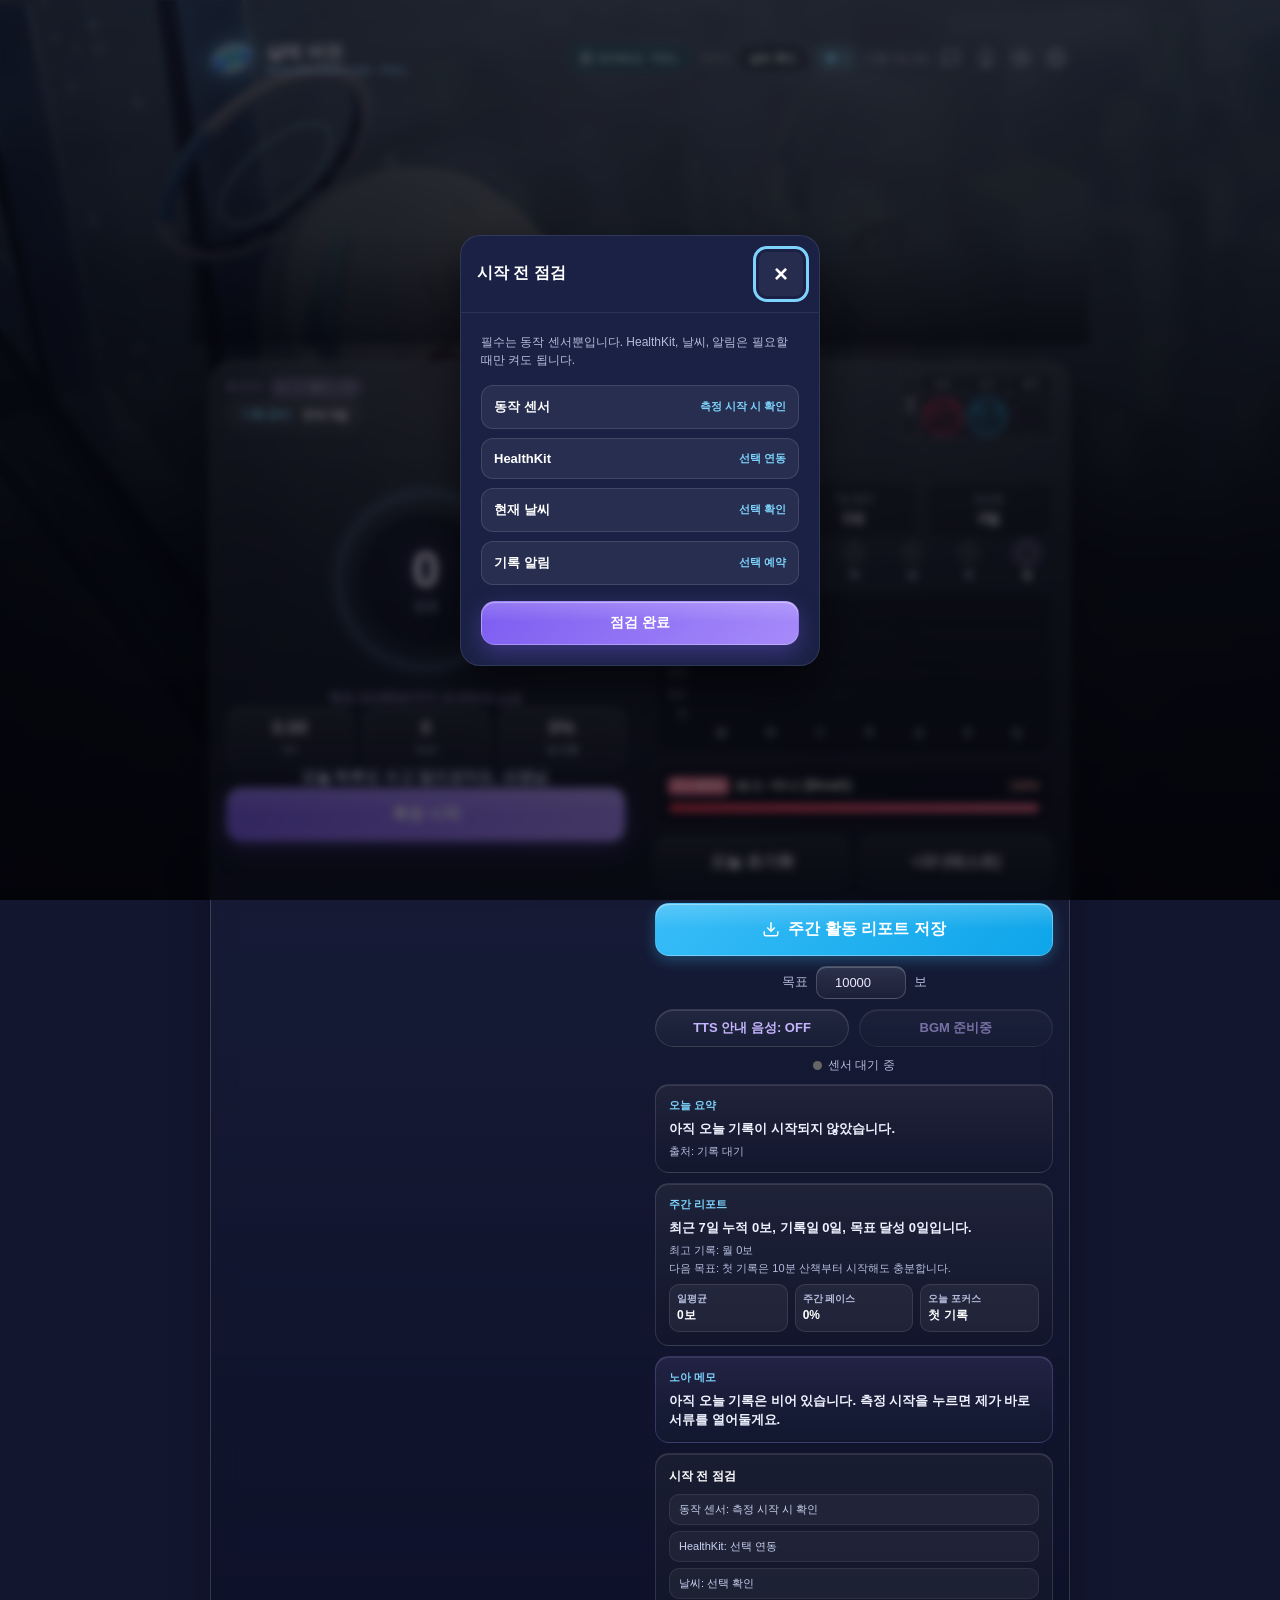
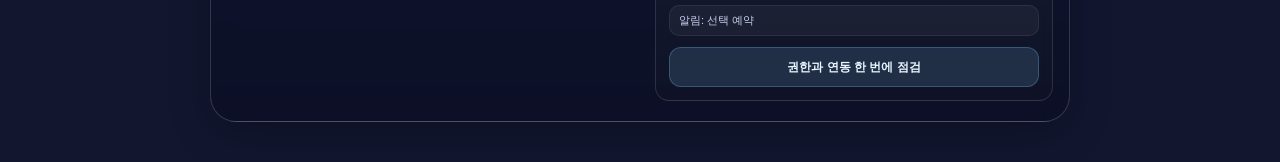
==== commit 5bb7b48e: "모모런: 3-모드 시스템(샬레/라이트/라이프) + 백업 + 네이티브 준비 - feat: 모드 선택 화면(modes.html) + mode-router — 샬레/라이트/라이프, 선택" ====
--- a/index.html
+++ b/index.html
@@ -1,15 +1,16 @@
 <!DOCTYPE html>
-<html lang="ko">
+<html lang="ko" data-mode="schale">
 <head>
 <meta charset="UTF-8" />
-<meta name="viewport" content="width=device-width, initial-scale=1.0, maximum-scale=1.0, user-scalable=no" />
+<meta name="viewport" content="width=device-width, initial-scale=1.0" />
 <meta name="theme-color" content="#12162f" />
 <meta name="apple-mobile-web-app-capable" content="yes" />
 <meta name="apple-mobile-web-app-status-bar-style" content="black-translucent" />
 <meta name="apple-mobile-web-app-title" content="모모런" />
 <link rel="manifest" href="manifest.webmanifest" />
 <link rel="apple-touch-icon" href="icon-192.png" />
-<title>모모런</title>
+<title>모모런 - 샬레 버전</title>
+<script src="js/mode-router.js"></script>
 <script src="js/confetti.browser.min.js"></script>
 <script src="js/chart.js"></script>
 <script src="js/html2canvas.min.js"></script>
@@ -26,39 +27,36 @@
 	        <span class="halo-chip right"></span>
 	      </div>
       <div>
-        <h1>모모런</h1>
-        <small>NOA WALKING LOG</small>
+        <h1 id="app-title" tabindex="-1">샬레 버전</h1>
+        <small>NOA WALKING LOG · FULL</small>
       </div>
     </div>
     <div class="toolbar" aria-label="상단 빠른 메뉴">
-      <a href="momotalk.html" class="toolbar-chip toolbar-link">
-        <svg width="12" height="12" viewBox="0 0 24 24" fill="none" stroke="currentColor" stroke-width="2"><rect x="5" y="2" width="14" height="20" rx="2" ry="2"></rect><line x1="12" y1="18" x2="12.01" y2="18"></line></svg>
-        모모톡 LITE
+      <a href="modes.html" class="toolbar-chip toolbar-link mode-switch-link" aria-label="모모런 버전 선택">
+        <svg width="14" height="14" viewBox="0 0 24 24" fill="none" stroke="currentColor" stroke-width="2" aria-hidden="true"><rect x="3" y="3" width="7" height="7"></rect><rect x="14" y="3" width="7" height="7"></rect><rect x="3" y="14" width="7" height="7"></rect><rect x="14" y="14" width="7" height="7"></rect></svg>
+        SCHALE · FULL
       </a>
-      <a href="fanmail.html" class="toolbar-chip toolbar-link">
-        팬레터 데모
-      </a>
-      <a href="#" id="dev-btn" class="dev-link">[DEV]</a>
+      <button id="dev-btn" class="dev-link" type="button">[DEV]</button>
       <button id="weather-btn" class="toolbar-chip weather-chip" type="button" aria-label="현재 위치 날씨 불러오기">
         <span id="weather-icon">날씨</span>
         <span id="weather-temp">확인</span>
       </button>
       <button id="pyroxene-btn" class="toolbar-chip pyroxene-chip" type="button" aria-label="상점 열기">
-        <svg width="14" height="14" viewBox="0 0 24 24" fill="currentColor" stroke="rgba(255,255,255,0.5)" stroke-width="1"><polygon points="12,2 22,8 22,16 12,22 2,16 2,8"/></svg>
+        <svg width="14" height="14" viewBox="0 0 24 24" fill="currentColor" stroke="rgba(255,255,255,0.5)" stroke-width="1" aria-hidden="true"><polygon points="12,2 22,8 22,16 12,22 2,16 2,8"/></svg>
         <span id="pyroxene-count">0</span>
       </button>
       <div class="date" id="date">—</div>
-      <button id="momotalk-btn" class="icon-btn" aria-label="모모톡">
-        <svg width="20" height="20" viewBox="0 0 24 24" fill="none" stroke="currentColor" stroke-width="2" stroke-linecap="round" stroke-linejoin="round"><path d="M21 15a2 2 0 0 1-2 2H7l-4 4V5a2 2 0 0 1 2-2h14a2 2 0 0 1 2 2z"></path></svg>
-      </button>
-      <button id="achievements-btn" class="icon-btn" aria-label="업적">
-        <svg width="20" height="20" viewBox="0 0 24 24" fill="none" stroke="currentColor" stroke-width="2" stroke-linecap="round" stroke-linejoin="round"><circle cx="12" cy="8" r="7"></circle><polyline points="8.21 13.89 7 23 12 20 17 23 15.79 13.88"></polyline></svg>
-      </button>
-      <button id="hide-ui-btn" class="icon-btn" aria-label="UI 숨기기">
-        <svg width="20" height="20" viewBox="0 0 24 24" fill="none" stroke="currentColor" stroke-width="2" stroke-linecap="round" stroke-linejoin="round"><path d="M1 12s4-8 11-8 11 8 11 8-4 8-11 8-11-8-11-8z"></path><circle cx="12" cy="12" r="3"></circle></svg>
-      </button>
-      <button id="settings-btn" class="icon-btn" aria-label="설정">
-        <svg width="20" height="20" viewBox="0 0 24 24" fill="none" stroke="currentColor" stroke-width="2" stroke-linecap="round" stroke-linejoin="round"><circle cx="12" cy="12" r="3"></circle><path d="M19.4 15a1.65 1.65 0 0 0 .33 1.82l.06.06a2 2 0 0 1 0 2.83 2 2 0 0 1-2.83 0l-.06-.06a1.65 1.65 0 0 0-1.82-.33 1.65 1.65 0 0 0-1 1.51V21a2 2 0 0 1-2 2 2 2 0 0 1-2-2v-.09A1.65 1.65 0 0 0 9 19.4a1.65 1.65 0 0 0-1.82.33l-.06.06a2 2 0 0 1-2.83 0 2 2 0 0 1 0-2.83l.06-.06a1.65 1.65 0 0 0 .33-1.82 1.65 1.65 0 0 0-1.51-1H3a2 2 0 0 1-2-2 2 2 0 0 1 2-2h.09A1.65 1.65 0 0 0 4.6 9a1.65 1.65 0 0 0-.33-1.82l-.06-.06a2 2 0 0 1 0-2.83 2 2 0 0 1 2.83 0l.06.06a1.65 1.65 0 0 0 1.82.33H9a1.65 1.65 0 0 0 1-1.51V3a2 2 0 0 1 2-2 2 2 0 0 1 2 2v.09a1.65 1.65 0 0 0 1 1.51 1.65 1.65 0 0 0 1.82-.33l.06-.06a2 2 0 0 1 2.83 0 2 2 0 0 1 0 2.83l-.06.06a1.65 1.65 0 0 0-.33 1.82V9a1.65 1.65 0 0 0 1.51 1H21a2 2 0 0 1 2 2 2 2 0 0 1-2 2h-.09a1.65 1.65 0 0 0-1.51 1z"></path></svg>
+      <button id="momotalk-btn" class="icon-btn" type="button" aria-label="모모톡">
+        <svg width="20" height="20" viewBox="0 0 24 24" fill="none" stroke="currentColor" stroke-width="2" stroke-linecap="round" stroke-linejoin="round" aria-hidden="true"><path d="M21 15a2 2 0 0 1-2 2H7l-4 4V5a2 2 0 0 1 2-2h14a2 2 0 0 1 2 2z"></path></svg>
+      </button>
+      <button id="achievements-btn" class="icon-btn" type="button" aria-label="업적">
+        <svg width="20" height="20" viewBox="0 0 24 24" fill="none" stroke="currentColor" stroke-width="2" stroke-linecap="round" stroke-linejoin="round" aria-hidden="true"><circle cx="12" cy="8" r="7"></circle><polyline points="8.21 13.89 7 23 12 20 17 23 15.79 13.88"></polyline></svg>
+      </button>
+      <button id="hide-ui-btn" class="icon-btn" type="button" aria-label="UI 숨기기">
+        <svg width="20" height="20" viewBox="0 0 24 24" fill="none" stroke="currentColor" stroke-width="2" stroke-linecap="round" stroke-linejoin="round" aria-hidden="true"><path d="M1 12s4-8 11-8 11 8 11 8-4 8-11 8-11-8-11-8z"></path><circle cx="12" cy="12" r="3"></circle></svg>
+      </button>
+      <button id="settings-btn" class="icon-btn" type="button" aria-label="설정">
+        <svg width="20" height="20" viewBox="0 0 24 24" fill="none" stroke="currentColor" stroke-width="2" stroke-linecap="round" stroke-linejoin="round" aria-hidden="true"><circle cx="12" cy="12" r="3"></circle><path d="M19.4 15a1.65 1.65 0 0 0 .33 1.82l.06.06a2 2 0 0 1 0 2.83 2 2 0 0 1-2.83 0l-.06-.06a1.65 1.65 0 0 0-1.82-.33 1.65 1.65 0 0 0-1 1.51V21a2 2 0 0 1-2 2 2 2 0 0 1-2-2v-.09A1.65 1.65 0 0 0 9 19.4a1.65 1.65 0 0 0-1.82.33l-.06.06a2 2 0 0 1-2.83 0 2 2 0 0 1 0-2.83l.06-.06a1.65 1.65 0 0 0 .33-1.82 1.65 1.65 0 0 0-1.51-1H3a2 2 0 0 1-2-2 2 2 0 0 1 2-2h.09A1.65 1.65 0 0 0 4.6 9a1.65 1.65 0 0 0-.33-1.82l-.06-.06a2 2 0 0 1 0-2.83 2 2 0 0 1 2.83 0l.06.06a1.65 1.65 0 0 0 1.82.33H9a1.65 1.65 0 0 0 1-1.51V3a2 2 0 0 1 2-2 2 2 0 0 1 2 2v.09a1.65 1.65 0 0 0 1 1.51 1.65 1.65 0 0 0 1.82-.33l.06-.06a2 2 0 0 1 2.83 0 2 2 0 0 1 0 2.83l-.06.06a1.65 1.65 0 0 0-.33 1.82V9a1.65 1.65 0 0 0 1.51 1H21a2 2 0 0 1 2 2 2 2 0 0 1-2 2h-.09a1.65 1.65 0 0 0-1.51 1z"></path></svg>
       </button>
     </div>
   </header>
@@ -67,9 +65,9 @@
 
 	  <div class="panel">
       <!-- 결재란을 포함한 상단 타이틀바 -->
-      <div class="panel-header" style="display: flex; justify-content: space-between; align-items: flex-start; flex-wrap: wrap; gap: 10px; margin-bottom: 12px; border-bottom: 1px solid rgba(255,255,255,0.08); padding-bottom: 12px;">
+      <div class="panel-header">
         <div>
-          <div class="hero-name" style="align-self: flex-start; text-align: left; margin-bottom: 4px;">N O A <span id="rankBadge" style="margin-left:6px; font-size:10px; padding:2px 6px; border-radius:8px; background:rgba(167,139,250,0.2); border:1px solid var(--violet-soft); color:#fff; vertical-align:middle;">Lv. 1 기록의 시작</span></div>
+          <div class="hero-name panel-title-name">N O A <span id="rankBadge" class="rank-badge">Lv. 1 기록의 시작</span></div>
           <div class="status-strip">
             <span id="phase">기록 준비</span>
             <b id="streakTop">연속 0일</b>
@@ -77,7 +75,7 @@
         </div>
         
         <!-- 결재란 -->
-        <div class="approval-box" style="margin-top: -6px;">
+        <div class="approval-box">
           <table class="approval-table">
             <tr>
               <th rowspan="2" class="approval-title">결<br>재</th>
@@ -96,7 +94,7 @@
                   <span>밀레니엄<br>회장 유우카</span>
                 </div>
               </td>
-              <td id="stamp-sensei-td" style="cursor: pointer; position: relative;">
+              <td id="stamp-sensei-td" class="stamp-sensei-cell">
                 <div class="stamp stamp-sensei locked" id="stamp-sensei">
                   <span>샬레<br>선생님</span>
                 </div>
@@ -111,7 +109,7 @@
         <div class="left-col">
           <div class="ring-wrap">
             <div class="ring">
-              <svg width="240" height="240" viewBox="0 0 240 240">
+              <svg width="240" height="240" viewBox="0 0 240 240" aria-hidden="true">
                 <circle cx="120" cy="120" r="106" fill="none" stroke="var(--track)" stroke-width="16"/>
                 <circle id="prog" cx="120" cy="120" r="106" fill="none" stroke="url(#g)" stroke-width="16"
                         stroke-linecap="round" stroke-dasharray="666" stroke-dashoffset="666"/>
@@ -143,7 +141,7 @@
           <div class="msg" id="msg"></div>
 
           <div class="controls primary-actions">
-            <button class="btn-main" id="toggle">측정 시작</button>
+            <button class="btn-main" id="toggle" type="button">측정 시작</button>
           </div>
         </div>
 
@@ -155,44 +153,44 @@
             <div class="logitem"><span>달성일</span><b id="goalDays">0일</b></div>
           </div>
           <div class="stamps" id="stamps" aria-label="최근 7일 기록"></div>
-          <div style="margin-top: 10px; background: rgba(7,10,26,0.3); border: 1px solid rgba(255,255,255,0.09); border-radius: 12px; padding: 10px;">
+          <div class="chart-shell">
             <canvas id="weekChart" height="140"></canvas>
           </div>
           
-          <div class="raid-boss" style="margin-top: 10px; background: rgba(7,10,26,0.3); border: 1px solid rgba(251,114,153,0.3); border-radius: 12px; padding: 12px; position:relative; overflow:hidden;">
-            <div style="display:flex; justify-content:space-between; align-items:center; margin-bottom:8px; position:relative; z-index:2;">
-              <div style="display:flex; align-items:center; gap:6px;">
-                <span style="background:#fb7299; color:#fff; font-size:10px; font-weight:900; padding:2px 4px; border-radius:4px;">주간 총력전</span>
-                <strong id="raid-boss-name" style="color:#fff; font-size:14px; text-shadow:0 1px 2px #000;">보스: 비나 (Binah)</strong>
+          <div class="raid-boss">
+            <div class="raid-boss-head">
+              <div class="raid-boss-title">
+                <span class="raid-boss-label">주간 총력전</span>
+                <strong id="raid-boss-name" class="raid-boss-name">보스: 비나 (Binah)</strong>
               </div>
-              <div id="raid-boss-hp-text" style="color:#fca5a5; font-size:12px; font-weight:800;">100%</div>
-            </div>
-            <div style="background:rgba(0,0,0,0.5); height:10px; border-radius:5px; overflow:hidden; position:relative; z-index:2; border:1px solid rgba(251,114,153,0.2);">
-              <div id="raid-boss-hp-bar" style="background:linear-gradient(90deg, #f43f5e, #fb7299); width:100%; height:100%; transition:width 0.5s;"></div>
-            </div>
-            <div id="raid-cleared" style="display:none; position:absolute; inset:0; background:rgba(16,185,129,0.85); backdrop-filter:blur(4px); -webkit-backdrop-filter:blur(4px); z-index:3; align-items:center; justify-content:center; flex-direction:column;">
-              <div style="font-size:16px; font-weight:900; color:#fff; text-shadow:0 2px 4px rgba(0,0,0,0.5);">TOTAL ASSAULT CLEARED!</div>
-              <div style="font-size:11px; color:#a7f3d0; margin-top:4px;">이번 주 보스 토벌 완료 (보상 획득 완료)</div>
-            </div>
-          </div>
-
-          <div class="controls secondary-actions" style="margin-top:10px;">
+              <div id="raid-boss-hp-text" class="raid-boss-hp-text">100%</div>
+            </div>
+            <div class="raid-boss-track">
+              <div id="raid-boss-hp-bar" class="raid-boss-hp-bar"></div>
+            </div>
+            <div id="raid-cleared" class="raid-cleared">
+              <div class="raid-cleared-title">TOTAL ASSAULT CLEARED!</div>
+              <div class="raid-cleared-subtitle">이번 주 보스 토벌 완료 (보상 획득 완료)</div>
+            </div>
+          </div>
+
+          <div class="controls secondary-actions">
             <div class="row">
-              <button id="reset">오늘 초기화</button>
-              <button id="add">+10 (테스트)</button>
-            </div>
-            <button id="share-report" class="report-btn">
-              <svg width="18" height="18" viewBox="0 0 24 24" fill="none" stroke="currentColor" stroke-width="2"><path d="M21 15v4a2 2 0 0 1-2 2H5a2 2 0 0 1-2-2v-4"></path><polyline points="7 10 12 15 17 10"></polyline><line x1="12" y1="15" x2="12" y2="3"></line></svg>
+              <button id="reset" type="button">오늘 초기화</button>
+              <button id="add" type="button">+10 (테스트)</button>
+            </div>
+            <button id="share-report" class="report-btn" type="button">
+              <svg width="18" height="18" viewBox="0 0 24 24" fill="none" stroke="currentColor" stroke-width="2" aria-hidden="true"><path d="M21 15v4a2 2 0 0 1-2 2H5a2 2 0 0 1-2-2v-4"></path><polyline points="7 10 12 15 17 10"></polyline><line x1="12" y1="15" x2="12" y2="3"></line></svg>
               주간 활동 리포트 저장
             </button>
             <div class="goal-edit">
               목표 <input id="goal" type="number" min="100" step="100" value="10000" /> 보
             </div>
             <div class="audio-row">
-              <button id="voice" class="voice-toggle">🔈 노아 음성 꺼짐</button>
-              <button id="bgm-btn" class="voice-toggle">🎵 BGM 꺼짐</button>
-            </div>
-	            <div class="sensor-state"><span class="dot" id="dot"></span><span id="sensorTxt">센서 대기 중</span></div>
+              <button id="voice" class="voice-toggle" type="button" title="기기 내장 음성합성(TTS) 안내입니다.">🔈 TTS 안내 음성: OFF</button>
+              <button id="bgm-btn" class="voice-toggle" type="button">🎵 BGM 꺼짐</button>
+            </div>
+	            <div class="sensor-state" role="status" aria-live="polite"><span class="dot" id="dot" aria-hidden="true"></span><span id="sensorTxt">센서 대기 중</span></div>
 	          </div>
 
 	          <div class="briefing-stack" aria-label="노아 기록 브리핑">
@@ -208,6 +206,20 @@
 	                <span id="weeklyBest">최고 기록: -</span>
 	                <span id="weeklyNext">다음 목표: -</span>
 	              </div>
+	              <div class="weekly-insight-grid" aria-label="주간 상세 지표">
+	                <div class="weekly-insight">
+	                  <span>일평균</span>
+	                  <b id="weeklyAverage">0보</b>
+	                </div>
+	                <div class="weekly-insight">
+	                  <span>주간 페이스</span>
+	                  <b id="weeklyPace">0%</b>
+	                </div>
+	                <div class="weekly-insight">
+	                  <span>오늘 포커스</span>
+	                  <b id="weeklyFocus">첫 기록</b>
+	                </div>
+	              </div>
 	            </section>
 	            <section class="briefing-card noa-memo-card">
 	              <div class="briefing-kicker">노아 메모</div>
@@ -230,11 +242,11 @@
 		  </div><!-- /panel -->
 
 	  <!-- 시작 전 점검 모달 -->
-	  <div id="setup-modal" class="modal hidden">
+	  <div id="setup-modal" class="modal hidden" role="dialog" aria-modal="true" aria-labelledby="setup-modal-title" aria-hidden="true">
 	    <div class="modal-content setup-modal-content">
 	      <div class="modal-header">
-	        <h2>시작 전 점검</h2>
-	        <button class="modal-close" id="setup-close">×</button>
+	        <h2 id="setup-modal-title">시작 전 점검</h2>
+	        <button class="modal-close" id="setup-close" type="button" aria-label="시작 전 점검 닫기">×</button>
 	      </div>
 	      <div class="modal-body setup-modal-body">
 	        <p class="setup-intro">필수는 동작 센서뿐입니다. HealthKit, 날씨, 알림은 필요할 때만 켜도 됩니다.</p>
@@ -258,11 +270,11 @@
 	  </div>
 
 	  <!-- 모모톡 UI -->
-  <div id="momotalk-toast" class="momotalk-toast hidden">
+  <div id="momotalk-toast" class="momotalk-toast hidden" role="status" aria-live="polite">
     <div class="momotalk-header">
       <img src="icon-192.png" alt="Noa" class="momotalk-avatar">
       <div class="momotalk-title">모모톡 - 우시오 노아</div>
-      <button class="momotalk-close" id="momotalk-close">×</button>
+      <button class="momotalk-close" id="momotalk-close" type="button" aria-label="모모톡 알림 닫기">×</button>
     </div>
     <div class="momotalk-body">
       <div class="momotalk-bubble" id="momotalk-msg">메시지 내용</div>
@@ -270,11 +282,11 @@
   </div>
 
   <!-- 설정 모달 -->
-  <div id="settings-modal" class="modal hidden">
+  <div id="settings-modal" class="modal hidden" role="dialog" aria-modal="true" aria-labelledby="settings-modal-title" aria-hidden="true">
     <div class="modal-content">
       <div class="modal-header">
-        <h2>설정</h2>
-        <button class="modal-close" id="settings-close">×</button>
+        <h2 id="settings-modal-title">설정</h2>
+        <button class="modal-close" id="settings-close" type="button" aria-label="설정 닫기">×</button>
       </div>
       <div class="modal-body">
         <div class="input-group">
@@ -285,118 +297,152 @@
           <label for="user-weight">몸무게 (kg)</label>
           <input type="number" id="user-weight" placeholder="예: 65" value="65">
         </div>
-        <p class="settings-hint" style="margin-bottom:8px;">입력하신 신체 정보는 보폭(거리)과 칼로리(METs)를 정확히 계산하는 데 사용되며 기기에만 저장됩니다.</p>
+        <p class="settings-hint settings-hint-tight">입력하신 신체 정보는 보폭(거리)과 칼로리(METs)를 정확히 계산하는 데 사용되며 기기에만 저장됩니다.</p>
         <div class="input-group">
-          <label for="gemini-key" style="color:#7dd3fc;">Gemini API Key (대화용)</label>
+          <label for="gemini-key" class="accent-cyan">Gemini API Key (대화용)</label>
           <input type="password" id="gemini-key" placeholder="API Key 입력 시 모모톡 실시간 대화">
         </div>
-        <div class="input-group" style="margin-top:-8px;">
-          <label for="elevenlabs-key" style="color:var(--violet-soft);">ElevenLabs API Key (음성용)</label>
-          <input type="password" id="elevenlabs-key" placeholder="API Key 입력 시 진짜 AI 음성 생성">
+        <div class="input-group compact-input-group">
+          <label for="elevenlabs-key" class="accent-violet">ElevenLabs API Key (선택형 외부 TTS)</label>
+          <input type="password" id="elevenlabs-key" placeholder="API Key 입력 시 외부 TTS 사용">
         </div>
         <div class="input-group">
           <label for="elevenlabs-voice">ElevenLabs Voice ID</label>
-          <input type="text" id="elevenlabs-voice" placeholder="노아 Voice ID">
-        </div>
-        <p class="settings-hint">각각의 API 키를 연결하면 노아와 실시간 음성 및 대화로 교감할 수 있습니다.</p>
-        <div style="margin-top: 20px; border-top: 1px solid rgba(255,255,255,0.08); padding-top: 15px;">
-          <div style="font-size: 10px; color: rgba(255,255,255,0.35); line-height: 1.5; margin-bottom: 12px; text-align: justify;">
+          <input type="text" id="elevenlabs-voice" placeholder="사용할 TTS Voice ID">
+        </div>
+        <p class="settings-hint">기본 안내 음성은 기기 내장 음성합성(TTS)입니다. 공식 캐릭터 음성이나 게임 음원을 사용하지 않으며, ElevenLabs는 사용자가 직접 연결하는 선택형 외부 TTS입니다.</p>
+        <div class="settings-section">
+          <div class="settings-section-title">기록 관리</div>
+          <p class="settings-hint">걸음 기록과 앱 상태를 JSON으로 보관할 수 있습니다. API 키는 백업 파일에 포함하지 않습니다.</p>
+          <div class="settings-actions">
+            <button id="export-data" class="settings-action-btn" type="button">기록 백업</button>
+            <button id="import-data" class="settings-action-btn" type="button">백업 복원</button>
+            <button id="reset-records" class="settings-action-btn danger" type="button">걸음 기록 초기화</button>
+          </div>
+          <input id="import-data-file" class="hidden-file-input" type="file" accept="application/json,.json" />
+        </div>
+        <div class="settings-disclaimer">
+          <div class="settings-disclaimer-copy">
             ⚠️ <strong>비공식 팬 앱 안내 (Disclaimer):</strong><br>
             본 앱은 넥슨게임즈(NEXON Games)의 '블루 아카이브' 지식재산권(IP)을 활용한 비공식 팬 게임이자 만보기 애플리케이션입니다. 본 앱은 비영리 목적으로 제작되었으며, 공식 서비스나 공식 라이선스 제품이 아닙니다. 캐릭터, 이미지, 세계관 등 모든 관련 저작권은 원저작권자에게 있습니다.
           </div>
-          <a href="privacy.html" class="settings-hint" style="display: block; text-align: center; color: #7dd3fc; text-decoration: underline; font-size: 11px; cursor: pointer; margin: 0;">
+          <a href="privacy.html" class="settings-privacy-link">
             🛡️ 개인정보처리방침 (Privacy Policy) 확인
           </a>
+          <a href="modes.html" class="settings-privacy-link">
+            샬레 · 모모톡 · 일상 버전 선택
+          </a>
         </div>
       </div>
     </div>
   </div>
 
   <!-- 모모톡 히스토리 모달 (AI 대화 겸용) -->
-  <div id="momotalk-history-modal" class="modal hidden">
-    <div class="modal-content" style="max-height: 90vh; width: 95%; max-width: 440px; display: flex; flex-direction: column;">
-      <div class="modal-header" style="background:rgba(0,0,0,0.3); border-bottom:1px solid rgba(125,211,252,0.1);">
-        <h2 style="color:#7dd3fc; display:flex; align-items:center; gap:8px;">
-          <img src="icon-192.png" width="24" height="24" style="border-radius:50%; border:1px solid rgba(125,211,252,0.3); margin:0;"> 모모톡 - 우시오 노아
+  <div id="momotalk-history-modal" class="modal hidden" role="dialog" aria-modal="true" aria-labelledby="momotalk-modal-title" aria-hidden="true">
+    <div class="modal-content modal-content-chat">
+      <div class="modal-header momotalk-modal-header">
+        <h2 class="momotalk-modal-title" id="momotalk-modal-title">
+          <img src="icon-192.png" width="24" height="24" class="momotalk-modal-icon" alt=""> 모모톡 - 우시오 노아
         </h2>
-        <button class="modal-close" id="momotalk-history-close" style="color:#7dd3fc;">×</button>
+        <button class="modal-close momotalk-modal-close" id="momotalk-history-close" type="button" aria-label="모모톡 대화 닫기">×</button>
       </div>
       
       <!-- 탭 컨트롤 -->
-      <div class="momotalk-tabs">
-        <div class="momotalk-tab active" id="tab-chat">노아와 대화</div>
-        <div class="momotalk-tab" id="tab-log">이벤트 기록</div>
+      <div class="momotalk-tabs" role="tablist" aria-label="모모톡 보기">
+        <button class="momotalk-tab active" id="tab-chat" type="button" role="tab" aria-selected="true" aria-controls="momotalk-chat-view">노아와 대화</button>
+        <button class="momotalk-tab" id="tab-log" type="button" role="tab" aria-selected="false" aria-controls="momotalk-log-view">이벤트 기록</button>
       </div>
       
       <!-- 1. AI 메신저 대화 뷰 -->
-      <div id="momotalk-chat-view" class="momotalk-chat-view">
+      <div id="momotalk-chat-view" class="momotalk-chat-view" role="tabpanel" aria-labelledby="tab-chat">
         <div id="momotalk-chat-messages" class="momotalk-chat-messages">
           <!-- JS로 채워짐 -->
         </div>
         <div class="momotalk-chat-input-area">
           <input type="text" id="momotalk-chat-input" placeholder="메시지를 입력하세요..." />
-          <button id="momotalk-chat-send">전송</button>
+          <button id="momotalk-chat-send" type="button">전송</button>
         </div>
       </div>
       
       <!-- 2. 기존 이벤트 로그 뷰 -->
-      <div id="momotalk-log-view" style="overflow-y:auto; flex:1; background:transparent; display:none; flex-direction:column; gap:12px; padding:16px;">
+      <div id="momotalk-log-view" class="momotalk-log-view" role="tabpanel" aria-labelledby="tab-log" hidden>
         <!-- JS로 채워짐 -->
       </div>
     </div>
   </div>
 
   <!-- 업적(Badges) 모달 -->
-  <div id="achievements-modal" class="modal hidden">
-    <div class="modal-content" style="max-height: 80vh; display: flex; flex-direction: column;">
+  <div id="achievements-modal" class="modal hidden" role="dialog" aria-modal="true" aria-labelledby="achievements-modal-title" aria-hidden="true">
+    <div class="modal-content modal-content-tall">
       <div class="modal-header">
-        <h2>세미나 인증 업적</h2>
-        <button class="modal-close" id="achievements-close">×</button>
-      </div>
-      <div class="modal-body" id="achievements-list" style="overflow-y:auto; flex:1; display:grid; grid-template-columns: 1fr 1fr; gap:10px; padding:16px;">
+        <h2 id="achievements-modal-title">세미나 인증 업적</h2>
+        <button class="modal-close" id="achievements-close" type="button" aria-label="업적 닫기">×</button>
+      </div>
+      <div id="achievements-summary" class="achievement-summary"></div>
+      <div class="modal-body modal-body-grid" id="achievements-list">
         <!-- JS로 채워짐 -->
       </div>
     </div>
   </div>
 
   <!-- 상점(Shop) 모달 -->
-  <div id="shop-modal" class="modal hidden">
-    <div class="modal-content" style="max-height: 80vh; display: flex; flex-direction: column;">
+  <div id="shop-modal" class="modal hidden" role="dialog" aria-modal="true" aria-labelledby="shop-modal-title" aria-hidden="true">
+    <div class="modal-content modal-content-tall">
       <div class="modal-header">
-        <h2 style="color:#7dd3fc; display:flex; align-items:center; gap:8px;">
-          <svg width="18" height="18" viewBox="0 0 24 24" fill="currentColor"><polygon points="12,2 22,8 22,16 12,22 2,16 2,8"/></svg> 샬레 보급소 (상점)
+        <h2 class="shop-modal-title" id="shop-modal-title">
+          <svg width="18" height="18" viewBox="0 0 24 24" fill="currentColor" aria-hidden="true"><polygon points="12,2 22,8 22,16 12,22 2,16 2,8"/></svg> 샬레 보급소 (상점)
         </h2>
-        <button class="modal-close" id="shop-close">×</button>
-      </div>
-      <div class="modal-body" id="shop-list" style="overflow-y:auto; flex:1; display:flex; flex-direction:column; gap:12px; padding:16px;">
+        <button class="modal-close" id="shop-close" type="button" aria-label="상점 닫기">×</button>
+      </div>
+      <div class="modal-body modal-body-list" id="shop-list">
         <!-- JS로 채워짐 -->
       </div>
     </div>
   </div>
 
   <!-- 개발자 도구 (DEV) 오버레이 모달 -->
-  <div id="dev-modal" class="modal hidden">
-    <div class="modal-content" style="max-height: 80vh; display: flex; flex-direction: column;">
+  <div id="dev-modal" class="modal hidden" role="dialog" aria-modal="true" aria-labelledby="dev-modal-title" aria-hidden="true">
+    <div class="modal-content modal-content-tall">
       <div class="modal-header">
-        <h2 style="color:#f87171; display:flex; align-items:center; gap:8px;">
+        <h2 class="dev-modal-title" id="dev-modal-title">
           🛠️ 개발자 패널 (In-game)
         </h2>
-        <button class="modal-close" id="dev-close">×</button>
-      </div>
-      <div class="modal-body" style="overflow-y:auto; flex:1; display:flex; flex-direction:column; gap:10px; padding:16px;">
-        <button class="shop-btn shop-btn-buy" id="dev-add-10k" style="background:#3b82f6; color:white; border:none; padding:12px;">+ 10,000보 즉시 추가 (폭죽/딜 확인)</button>
-        <button class="shop-btn shop-btn-buy" id="dev-add-pyroxene" style="background:#10b981; color:white; border:none; padding:12px;">💎 + 1,000 청휘석 지급</button>
-        <button class="shop-btn shop-btn-equip" id="dev-force-encounter" style="padding:12px;">🎲 랜덤 인카운터 강제 발생 (모모톡)</button>
-        <button class="shop-btn shop-btn-equip" id="dev-reset-shop" style="padding:12px;">🛒 상점 내역 환불 (초기화)</button>
-        <button class="shop-btn" id="dev-reset-raid" style="background:rgba(255,255,255,0.1); color:white; border:1px solid #fb7299; padding:12px;">⚔️ 보스 체력 100% 부활</button>
-        <button class="shop-btn" id="dev-factory-reset" style="background:#ef4444; color:white; margin-top:20px; border:none; padding:12px;">⚠️ Factory Reset (앱 전체 초기화)</button>
+        <button class="modal-close" id="dev-close" type="button" aria-label="개발자 패널 닫기">×</button>
+      </div>
+      <div class="modal-body modal-body-dev">
+        <button class="shop-btn dev-action dev-action-blue" id="dev-add-10k" type="button">+ 10,000보 즉시 추가 (폭죽/딜 확인)</button>
+        <button class="shop-btn dev-action dev-action-green" id="dev-add-pyroxene" type="button">💎 + 1,000 청휘석 지급</button>
+        <button class="shop-btn dev-action shop-btn-equip" id="dev-force-encounter" type="button">🎲 랜덤 인카운터 강제 발생 (모모톡)</button>
+        <button class="shop-btn dev-action shop-btn-equip" id="dev-reset-shop" type="button">🛒 상점 내역 환불 (초기화)</button>
+        <button class="shop-btn dev-action dev-action-raid" id="dev-reset-raid" type="button">⚔️ 보스 체력 100% 부활</button>
+        <button class="shop-btn dev-action dev-action-danger" id="dev-factory-reset" type="button">⚠️ Factory Reset (앱 전체 초기화)</button>
+      </div>
+    </div>
+  </div>
+
+  <!-- 백업 기록 미리보기 모달 -->
+  <div id="backup-preview-modal" class="modal hidden" role="dialog" aria-modal="true" aria-labelledby="backup-preview-modal-title" aria-hidden="true">
+    <div class="modal-content">
+      <div class="modal-header">
+        <h2 id="backup-preview-modal-title">📦 백업 기록 미리보기</h2>
+        <button class="modal-close" id="backup-preview-close" type="button" aria-label="백업 미리보기 닫기">×</button>
+      </div>
+      <div class="modal-body">
+        <p class="settings-hint" style="margin-bottom:12px;">불러온 백업 파일의 세부 요약입니다. 복원을 진행하면 동 일자의 기록은 덮어씌워집니다.</p>
+        <div id="backup-preview-info" style="display:flex; flex-direction:column; gap:8px; background:rgba(125,211,252,0.06); border:1px solid rgba(125,211,252,0.15); border-radius:12px; padding:14px; margin-bottom:16px;">
+          <!-- JS로 채워짐 -->
+        </div>
+        <div style="display:flex; gap:10px; justify-content:flex-end;">
+          <button id="backup-preview-cancel" class="setup-open-btn" type="button" style="padding:10px 16px; margin:0;">취소</button>
+          <button id="backup-preview-confirm" class="btn-main" type="button" style="padding:10px 18px; margin:0; width:auto;">복원 실행</button>
+        </div>
       </div>
     </div>
   </div>
 
 </div>
 
-<div id="hide-ui-overlay"></div>
+<div id="hide-ui-overlay" aria-hidden="true"></div>
 
 <script src="js/core.js"></script>
 <script src="js/app.js"></script>
--- a/css/style.css
+++ b/css/style.css
@@ -16,6 +16,11 @@
     --ink: rgba(7,10,26,0.42);
   }
   * { box-sizing: border-box; -webkit-tap-highlight-color: transparent; }
+	[hidden] { display: none !important; }
+	:where(button, a, input, select, textarea):focus-visible {
+	  outline: 3px solid var(--cyan);
+	  outline-offset: 3px;
+	}
 	  html {
 	    margin: 0;
 	    min-height: 100%;
@@ -122,6 +127,9 @@
   .halo-chip.left { left: 4px; }
   .halo-chip.right { right: 4px; opacity: 0.82; }
 	  .brand h1 { font-size: 18px; margin: 0; letter-spacing: 0; font-weight: 800; white-space: nowrap; }
+	  #app-title,
+	  #app-title:focus,
+	  #app-title:focus-visible { outline: none !important; box-shadow: none !important; }
 	  .brand small { display:block; color: var(--blue); font-size: 11px; font-weight: 600; }
 	  .date { color: var(--muted); font-size: 11px; text-align: right; flex: 0 0 auto; white-space: nowrap; }
 	  .toolbar {
@@ -155,7 +163,17 @@
 	    background: rgba(255,255,255,0.10);
 	    border-color: rgba(255,255,255,0.20);
 	  }
+	  .mode-switch-link {
+	    color: #dff9ff;
+	    border-color: rgba(125,211,252,0.42);
+	    background: rgba(30, 84, 112, 0.46);
+	  }
 	  .dev-link {
+	    min-height: 28px;
+	    padding: 4px;
+	    border: 0;
+	    border-radius: 4px;
+	    background: transparent;
 	    color: rgba(255,255,255,0.34);
 	    font-size: 10px;
 	    font-weight: 800;
@@ -202,11 +220,37 @@
 	    pointer-events: none;
 	    background: linear-gradient(180deg, rgba(10,13,32,0) 0%, rgba(10,13,32,0.28) 55%, rgba(10,13,32,0.5) 100%);
 	  }
-  .hero-name {
-    align-self: center; text-align: center;
-    font-size: 13px; letter-spacing: 0; color: var(--violet-soft);
-    text-shadow: 0 2px 12px rgba(0,0,0,0.6); margin-bottom: 2px;
-  }
+	  .hero-name {
+	    align-self: center; text-align: center;
+	    font-size: 13px; letter-spacing: 0; color: var(--violet-soft);
+	    text-shadow: 0 2px 12px rgba(0,0,0,0.6); margin-bottom: 2px;
+	  }
+	  .panel-header {
+	    display: flex;
+	    justify-content: space-between;
+	    align-items: flex-start;
+	    flex-wrap: wrap;
+	    gap: 10px;
+	    margin-bottom: 12px;
+	    padding-bottom: 12px;
+	    border-bottom: 1px solid rgba(255,255,255,0.08);
+	  }
+	  .panel-title-name {
+	    align-self: flex-start;
+	    text-align: left;
+	    margin-bottom: 4px;
+	  }
+	  .rank-badge {
+	    margin-left: 6px;
+	    padding: 2px 6px;
+	    vertical-align: middle;
+	    border-radius: 8px;
+	    border: 1px solid var(--violet-soft);
+	    background: rgba(167,139,250,0.2);
+	    color: #fff;
+	    font-size: 10px;
+	    line-height: 1;
+	  }
 
   /* Liquid-glass panel holding the tracker UI */
   .panel {
@@ -298,8 +342,11 @@
       linear-gradient(180deg, rgba(255,255,255,0.24), rgba(255,255,255,0) 45%),
       linear-gradient(135deg, #6b2b6b, #b15ab1);
   }
-  .row { display: flex; gap: 10px; }
-  .row button {
+	  .row { display: flex; gap: 10px; }
+	  .secondary-actions {
+	    margin-top: 10px;
+	  }
+	  .row button {
     flex: 1; color: var(--text);
     background: linear-gradient(180deg, rgba(255,255,255,0.07), rgba(255,255,255,0.02));
     border: 1px solid rgba(255,255,255,0.11);
@@ -348,10 +395,103 @@
     border-color: rgba(255,255,255,0.45);
     box-shadow: 0 0 12px rgba(255,211,107,0.35);
   }
-  .daystamp.today i { border-color: var(--violet-soft); box-shadow: 0 0 10px rgba(167,139,250,0.5); }
-  .daystamp.today { color: #fff; }
-  .hint {
-    display: grid; gap: 9px;
+	  .daystamp.today i { border-color: var(--violet-soft); box-shadow: 0 0 10px rgba(167,139,250,0.5); }
+	  .daystamp.today { color: #fff; }
+	  .chart-shell,
+	  .raid-boss {
+	    margin-top: 10px;
+	    border-radius: 12px;
+	    background: rgba(7,10,26,0.30);
+	  }
+	  .chart-shell {
+	    padding: 10px;
+	    border: 1px solid rgba(255,255,255,0.09);
+	  }
+	  .raid-boss {
+	    position: relative;
+	    overflow: hidden;
+	    padding: 12px;
+	    border: 1px solid rgba(251,114,153,0.30);
+	  }
+	  .raid-boss-head {
+	    position: relative;
+	    z-index: 2;
+	    display: flex;
+	    align-items: center;
+	    justify-content: space-between;
+	    gap: 10px;
+	    margin-bottom: 8px;
+	  }
+	  .raid-boss-title {
+	    display: flex;
+	    align-items: center;
+	    gap: 6px;
+	    min-width: 0;
+	  }
+	  .raid-boss-label {
+	    flex: 0 0 auto;
+	    padding: 2px 4px;
+	    border-radius: 4px;
+	    background: #fb7299;
+	    color: #fff;
+	    font-size: 10px;
+	    font-weight: 900;
+	  }
+	  .raid-boss-name {
+	    min-width: 0;
+	    overflow: hidden;
+	    color: #fff;
+	    font-size: 14px;
+	    text-overflow: ellipsis;
+	    text-shadow: 0 1px 2px #000;
+	    white-space: nowrap;
+	  }
+	  .raid-boss-hp-text {
+	    flex: 0 0 auto;
+	    color: #fca5a5;
+	    font-size: 12px;
+	    font-weight: 800;
+	  }
+	  .raid-boss-track {
+	    position: relative;
+	    z-index: 2;
+	    height: 10px;
+	    overflow: hidden;
+	    border: 1px solid rgba(251,114,153,0.2);
+	    border-radius: 5px;
+	    background: rgba(0,0,0,0.5);
+	  }
+	  .raid-boss-hp-bar {
+	    width: 100%;
+	    height: 100%;
+	    background: linear-gradient(90deg, #f43f5e, #fb7299);
+	    transition: width 0.5s;
+	  }
+	  .raid-cleared {
+	    position: absolute;
+	    inset: 0;
+	    z-index: 3;
+	    display: none;
+	    align-items: center;
+	    justify-content: center;
+	    flex-direction: column;
+	    background: rgba(16,185,129,0.85);
+	    backdrop-filter: blur(4px);
+	    -webkit-backdrop-filter: blur(4px);
+	  }
+	  .raid-cleared-title {
+	    color: #fff;
+	    font-size: 16px;
+	    font-weight: 900;
+	    text-shadow: 0 2px 4px rgba(0,0,0,0.5);
+	  }
+	  .raid-cleared-subtitle {
+	    margin-top: 4px;
+	    color: #a7f3d0;
+	    font-size: 11px;
+	  }
+	  .hint {
+	    display: grid; gap: 9px;
     color: var(--muted); font-size: 12px; line-height: 1.5;
     padding: 13px;
     background:
@@ -447,6 +587,37 @@
 	    grid-template-columns: 1fr;
 	    gap: 3px;
 	  }
+	  .weekly-insight-grid {
+	    display: grid;
+	    grid-template-columns: repeat(3, minmax(0, 1fr));
+	    gap: 7px;
+	    margin-top: 2px;
+	  }
+	  .weekly-insight {
+	    min-width: 0;
+	    padding: 8px 7px;
+	    border-radius: 10px;
+	    border: 1px solid rgba(255,255,255,0.10);
+	    background: rgba(255,255,255,0.055);
+	  }
+	  .weekly-insight span,
+	  .weekly-insight b {
+	    display: block;
+	    overflow-wrap: anywhere;
+	  }
+	  .weekly-insight span {
+	    color: var(--muted);
+	    font-size: 10px;
+	    line-height: 1.25;
+	    font-weight: 750;
+	  }
+	  .weekly-insight b {
+	    margin-top: 3px;
+	    color: #fff;
+	    font-size: 12px;
+	    line-height: 1.2;
+	    font-weight: 900;
+	  }
 	  .noa-memo-card {
 	    border-color: rgba(167,139,250,0.24);
 	    background:
@@ -532,8 +703,8 @@
 	    header { align-items: flex-start; }
 	    .toolbar { gap: 6px; justify-content: flex-start; flex-basis: 100%; }
 	    .date, .dev-link { display: none; }
-	    .toolbar-chip { min-height: 27px; padding-inline: 8px; font-size: 10px; }
-	    .icon-btn { width: 27px; height: 27px; flex-basis: 27px; }
+	    .toolbar-chip { min-height: 44px; padding-inline: 12px; font-size: 10px; }
+	    .icon-btn { width: 44px; height: 44px; flex-basis: 44px; }
 	  }
 
   /* Momotalk Toast */
@@ -590,6 +761,30 @@
   background: rgba(255, 255, 255, 0.1);
   color: var(--muted);
   cursor: default;
+}
+.shop-btn:disabled {
+  cursor: default;
+}
+.dev-action {
+  padding: 12px;
+  color: #fff;
+}
+.dev-action-blue {
+  border: none;
+  background: #3b82f6;
+}
+.dev-action-green {
+  border: none;
+  background: #10b981;
+}
+.dev-action-raid {
+  border: 1px solid #fb7299;
+  background: rgba(255,255,255,0.1);
+}
+.dev-action-danger {
+  margin-top: 20px;
+  border: none;
+  background: #ef4444;
 }
 
 /* --- Momotalk History --- */
@@ -674,25 +869,189 @@
   /* Settings Modal */
   .modal { position: fixed; inset: 0; background: rgba(0,0,0,0.6); backdrop-filter: blur(4px); z-index: 9999; display: flex; align-items: center; justify-content: center; }
   .modal.hidden { display: none; }
-  .modal-content { background: var(--bg2); width: 90%; max-width: 360px; border-radius: 20px; border: 1px solid rgba(255,255,255,0.1); box-shadow: 0 20px 40px rgba(0,0,0,0.5); overflow: hidden; }
-  .modal-header { padding: 16px; border-bottom: 1px solid rgba(255,255,255,0.08); display: flex; justify-content: space-between; align-items: center; }
-  .modal-header h2 { font-size: 16px; margin: 0; color: #fff; }
-  .modal-close { background: none; border: none; color: #fff; font-size: 24px; cursor: pointer; }
-  .modal-body { padding: 20px; display: flex; flex-direction: column; gap: 16px; }
-  .input-group { display: flex; flex-direction: column; gap: 8px; }
-  .input-group label { color: var(--muted); font-size: 13px; font-weight: 600; }
-  .input-group input { background: rgba(0,0,0,0.3); border: 1px solid rgba(255,255,255,0.2); color: #fff; padding: 12px; border-radius: 10px; font-size: 16px; }
-  .settings-hint { color: var(--muted); font-size: 11px; margin: 0; line-height: 1.4; }
+	  .modal-content { background: var(--bg2); width: 90%; max-width: 360px; border-radius: 20px; border: 1px solid rgba(255,255,255,0.1); box-shadow: 0 20px 40px rgba(0,0,0,0.5); overflow: hidden; }
+	  .modal-header { padding: 16px; border-bottom: 1px solid rgba(255,255,255,0.08); display: flex; justify-content: space-between; align-items: center; }
+	  .modal-header h2 { font-size: 16px; margin: 0; color: #fff; }
+	  .modal-close {
+	    width: 44px;
+	    height: 44px;
+	    flex: 0 0 44px;
+	    padding: 0;
+	    border: none;
+	    border-radius: 8px;
+	    background: rgba(255,255,255,0.05);
+	    color: #fff;
+	    font-size: 24px;
+	    line-height: 1;
+	    cursor: pointer;
+	  }
+	  .modal-body { padding: 20px; display: flex; flex-direction: column; gap: 16px; }
+	  .modal-content-tall {
+	    max-height: 80vh;
+	    display: flex;
+	    flex-direction: column;
+	  }
+	  .modal-content-chat {
+	    width: 95%;
+	    max-width: 440px;
+	    max-height: 90vh;
+	    display: flex;
+	    flex-direction: column;
+	  }
+	  .modal-body-list,
+	  .modal-body-dev {
+	    overflow-y: auto;
+	    flex: 1;
+	    display: flex;
+	    flex-direction: column;
+	    padding: 16px;
+	  }
+	  .modal-body-list {
+	    gap: 12px;
+	  }
+	  .modal-body-dev {
+	    gap: 10px;
+	  }
+	  .modal-body-grid {
+	    overflow-y: auto;
+	    flex: 1;
+	    display: grid;
+	    grid-template-columns: 1fr 1fr;
+	    gap: 10px;
+	    padding: 16px;
+	  }
+	  .momotalk-modal-header {
+	    border-bottom-color: rgba(125,211,252,0.1);
+	    background: rgba(0,0,0,0.3);
+	  }
+	  .momotalk-modal-title,
+	  .shop-modal-title,
+	  .dev-modal-title {
+	    display: flex;
+	    align-items: center;
+	    gap: 8px;
+	  }
+		  .modal-header h2.momotalk-modal-title,
+		  .modal-header h2.shop-modal-title {
+		    color: #7dd3fc;
+		  }
+		  .modal-header h2.dev-modal-title {
+		    color: #f87171;
+		  }
+	  .momotalk-modal-icon {
+	    margin: 0;
+	    border: 1px solid rgba(125,211,252,0.3);
+	    border-radius: 50%;
+	  }
+	  .momotalk-modal-close {
+	    color: #7dd3fc;
+	  }
+	  .momotalk-log-view {
+	    overflow-y: auto;
+	    flex: 1;
+	    display: flex;
+	    flex-direction: column;
+	    gap: 12px;
+	    padding: 16px;
+	    background: transparent;
+	  }
+	  .input-group { display: flex; flex-direction: column; gap: 8px; }
+	  .input-group label { color: var(--muted); font-size: 13px; font-weight: 600; }
+	  .input-group input { background: rgba(0,0,0,0.3); border: 1px solid rgba(255,255,255,0.2); color: #fff; padding: 12px; border-radius: 10px; font-size: 16px; }
+	  .settings-hint { color: var(--muted); font-size: 11px; margin: 0; line-height: 1.4; }
+	  .settings-hint-tight {
+	    margin-bottom: 8px;
+	  }
+		  .input-group label.accent-cyan {
+		    color: #7dd3fc;
+		  }
+		  .input-group label.accent-violet {
+		    color: var(--violet-soft);
+		  }
+	  .compact-input-group {
+	    margin-top: -8px;
+	  }
+	  .settings-section {
+	    display: grid;
+    gap: 10px;
+    margin-top: 2px;
+    padding: 13px;
+    border-radius: 14px;
+    border: 1px solid rgba(125,211,252,0.16);
+    background: rgba(125,211,252,0.055);
+  }
+  .settings-section-title {
+    color: #eaf6ff;
+    font-size: 12px;
+    font-weight: 900;
+  }
+  .settings-actions {
+    display: grid;
+    grid-template-columns: repeat(3, minmax(0, 1fr));
+    gap: 8px;
+  }
+  .settings-action-btn {
+    min-height: 38px;
+    padding: 8px 9px;
+    border-radius: 10px;
+    border: 1px solid rgba(255,255,255,0.14);
+    background: rgba(255,255,255,0.08);
+    color: #fff;
+    font-size: 12px;
+    font-weight: 850;
+  }
+  .settings-action-btn.danger {
+    border-color: rgba(251,113,133,0.34);
+    background: rgba(251,113,133,0.12);
+    color: #fecdd3;
+  }
+	  .hidden-file-input {
+	    position: absolute;
+	    width: 1px;
+	    height: 1px;
+	    opacity: 0;
+	    pointer-events: none;
+	  }
+	  .settings-disclaimer {
+	    margin-top: 20px;
+	    padding-top: 15px;
+	    border-top: 1px solid rgba(255,255,255,0.08);
+	  }
+	  .settings-disclaimer-copy {
+	    margin-bottom: 12px;
+	    color: rgba(255,255,255,0.35);
+	    font-size: 10px;
+	    line-height: 1.5;
+	    text-align: justify;
+	  }
+	  .settings-privacy-link {
+	    display: block;
+	    margin: 0;
+	    color: #7dd3fc;
+	    font-size: 11px;
+	    text-align: center;
+	    text-decoration: underline;
+	    cursor: pointer;
+	  }
+	  .achievement-summary {
+    padding: 10px 16px;
+    border-bottom: 1px solid rgba(255,255,255,0.08);
+    color: #dce8ff;
+    font-size: 12px;
+    font-weight: 800;
+    background: rgba(125,211,252,0.055);
+  }
 
   /* Dynamic Time Filters */
   body.time-night::after { background: linear-gradient(180deg, rgba(8,10,25,0.4) 0%, rgba(8,10,25,0.7) 36%, rgba(8,10,25,0.9) 62%, rgba(8,10,25,0.98) 100%); }
   body.time-afternoon::after { background: linear-gradient(180deg, rgba(255,160,100,0.1) 0%, rgba(18,22,47,0.4) 36%, rgba(18,22,47,0.7) 62%, rgba(18,22,47,0.98) 100%); }
   body.time-morning::after { background: linear-gradient(180deg, rgba(255,255,255,0.1) 0%, rgba(18,22,47,0.1) 36%, rgba(18,22,47,0.5) 62%, rgba(18,22,47,0.98) 100%); }
 
-  /* Approval Box (결재란) CSS */
-  .approval-box {
-    margin-bottom: 2px;
-  }
+	  /* Approval Box (결재란) CSS */
+	  .approval-box {
+	    margin-top: -6px;
+	    margin-bottom: 2px;
+	  }
   .approval-table {
     border-collapse: collapse;
     font-size: 9px;
@@ -717,12 +1076,16 @@
     width: 44px;
     height: 14px;
   }
-  .approval-table tr:last-child td {
-    height: 44px;
-    position: relative;
-    padding: 0;
-  }
-  .stamp {
+	  .approval-table tr:last-child td {
+	    height: 44px;
+	    position: relative;
+	    padding: 0;
+	  }
+	  .stamp-sensei-cell {
+	    cursor: pointer;
+	    position: relative;
+	  }
+	  .stamp {
     width: 38px;
     height: 38px;
     border: 2px double #f43f5e;
@@ -731,7 +1094,7 @@
     font-family: "Courier New", Courier, monospace, "Batang", serif;
     font-weight: 800;
     font-size: 7.5px;
-    letter-spacing: -0.3px;
+	    letter-spacing: 0;
     display: flex;
     align-items: center;
     justify-content: center;
@@ -808,6 +1171,9 @@
     font-weight: bold;
     font-size: 13px;
     transition: all 0.2s;
+	border: 0;
+	border-radius: 0;
+	background: transparent;
     border-bottom: 2px solid transparent;
   }
   .momotalk-tab.active {
@@ -946,9 +1312,13 @@
   }
 
   @media (prefers-reduced-motion: reduce) {
-    body.memorial-mode::before {
-      animation: none !important;
-    }
+	*, *::before, *::after {
+	  scroll-behavior: auto !important;
+	  animation-duration: 0.01ms !important;
+	  animation-iteration-count: 1 !important;
+	  transition-duration: 0.01ms !important;
+	}
+	body.memorial-mode::before { animation: none !important; }
   }
 
   /* Smooth UI hide/show transitions */
@@ -976,3 +1346,9 @@
     display: block;
   }
 
+  @media (max-width: 420px) {
+    .weekly-insight-grid,
+    .settings-actions {
+      grid-template-columns: 1fr;
+    }
+  }
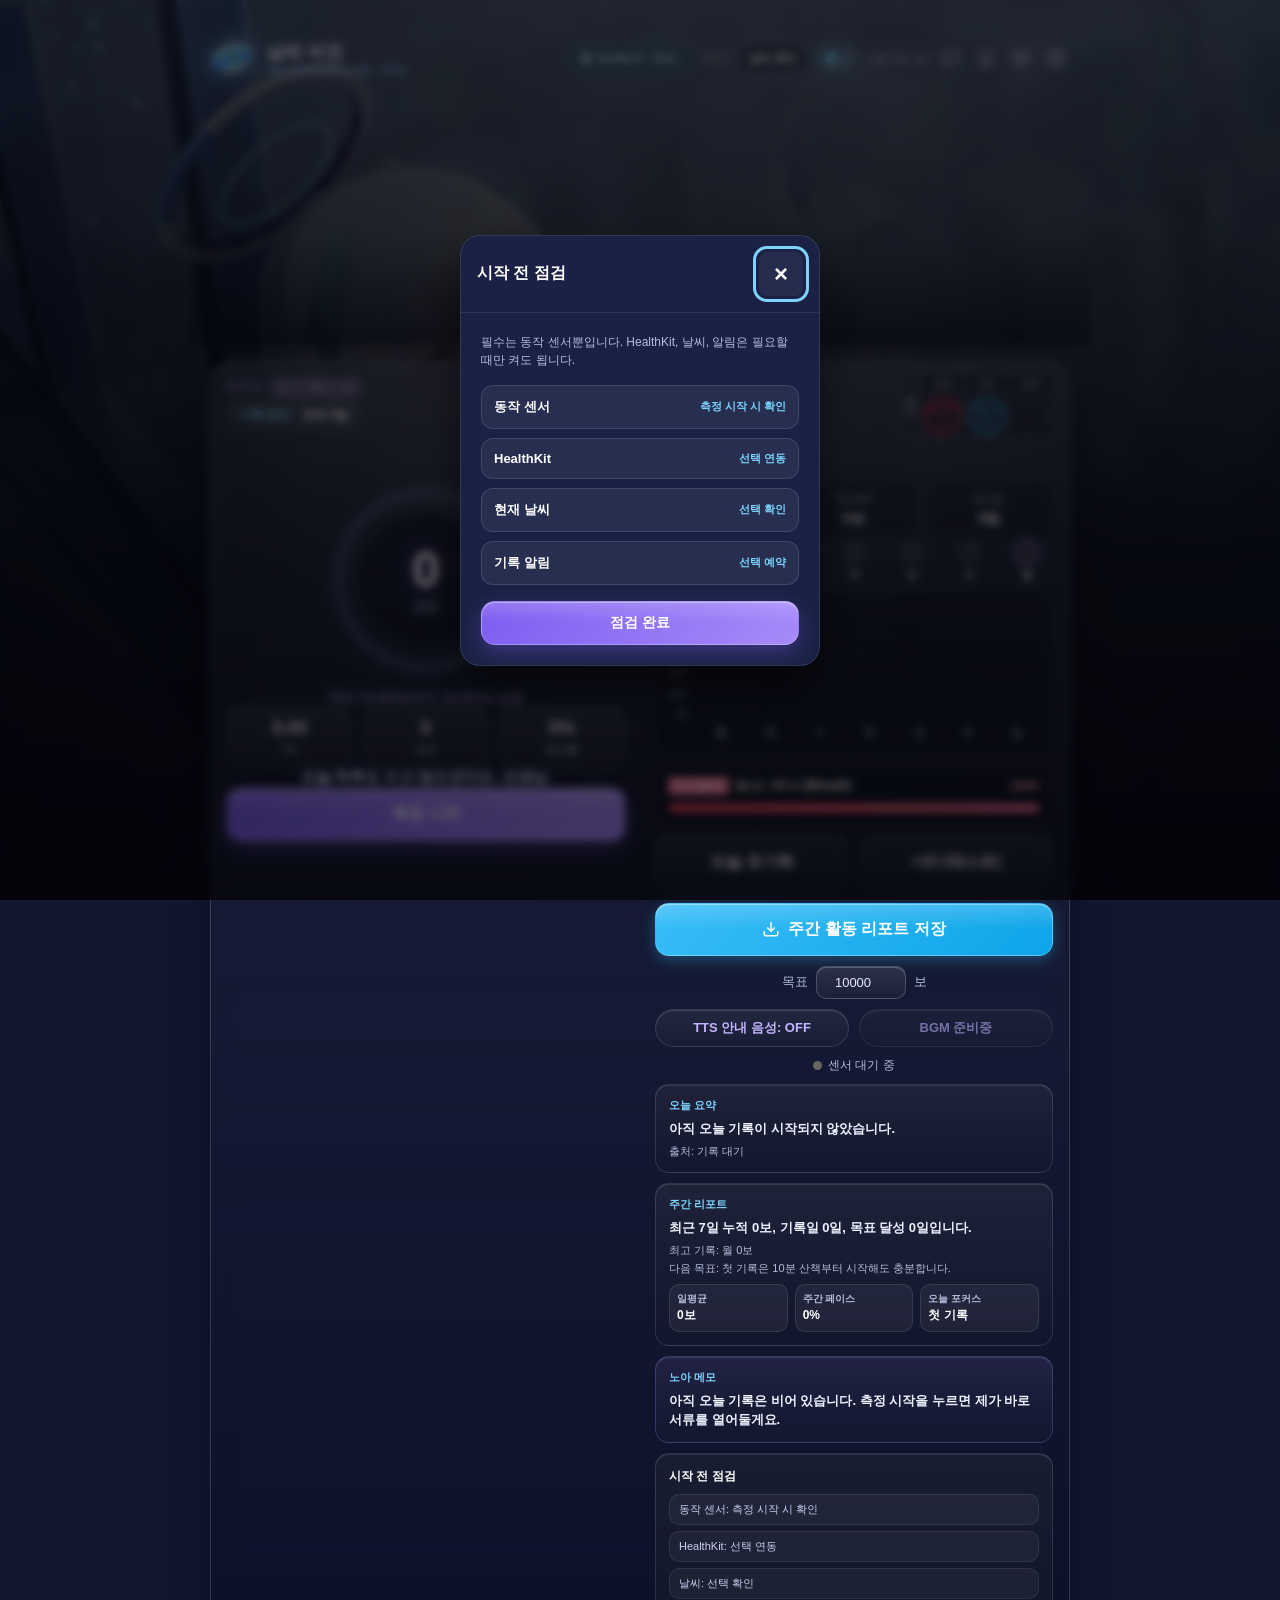
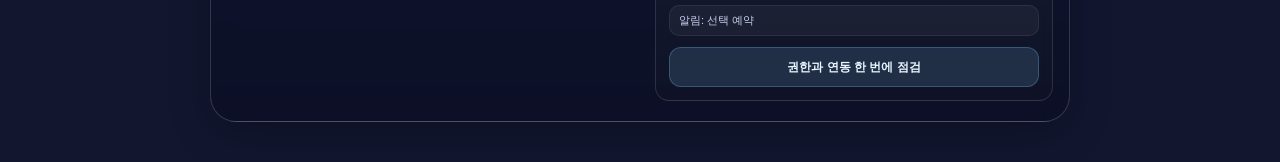
==== commit 11cd2c35: "모모런: 로드맵 갱신 + 결재란 도장 줄바꿈 수정(1.0 폴리시) - docs: FULL_DEV_ROADMAP.md를 현행 로드맵으로 교체 (1.0동결→캐릭터반응→샬레지도…, 보류" ====
--- a/index.html
+++ b/index.html
@@ -86,12 +86,12 @@
             <tr>
               <td>
                 <div class="stamp stamp-noa">
-                  <span>밀레니엄<br>서기 노아</span>
+                  <span>밀레니엄<br>서기<br>노아</span>
                 </div>
               </td>
               <td>
                 <div class="stamp stamp-yuuka">
-                  <span>밀레니엄<br>회장 유우카</span>
+                  <span>밀레니엄<br>회장<br>유우카</span>
                 </div>
               </td>
               <td id="stamp-sensei-td" class="stamp-sensei-cell">
@@ -445,6 +445,7 @@
 <div id="hide-ui-overlay" aria-hidden="true"></div>
 
 <script src="js/core.js"></script>
+<script src="characters/noa.js"></script>
 <script src="js/app.js"></script>
 </body>
 </html>
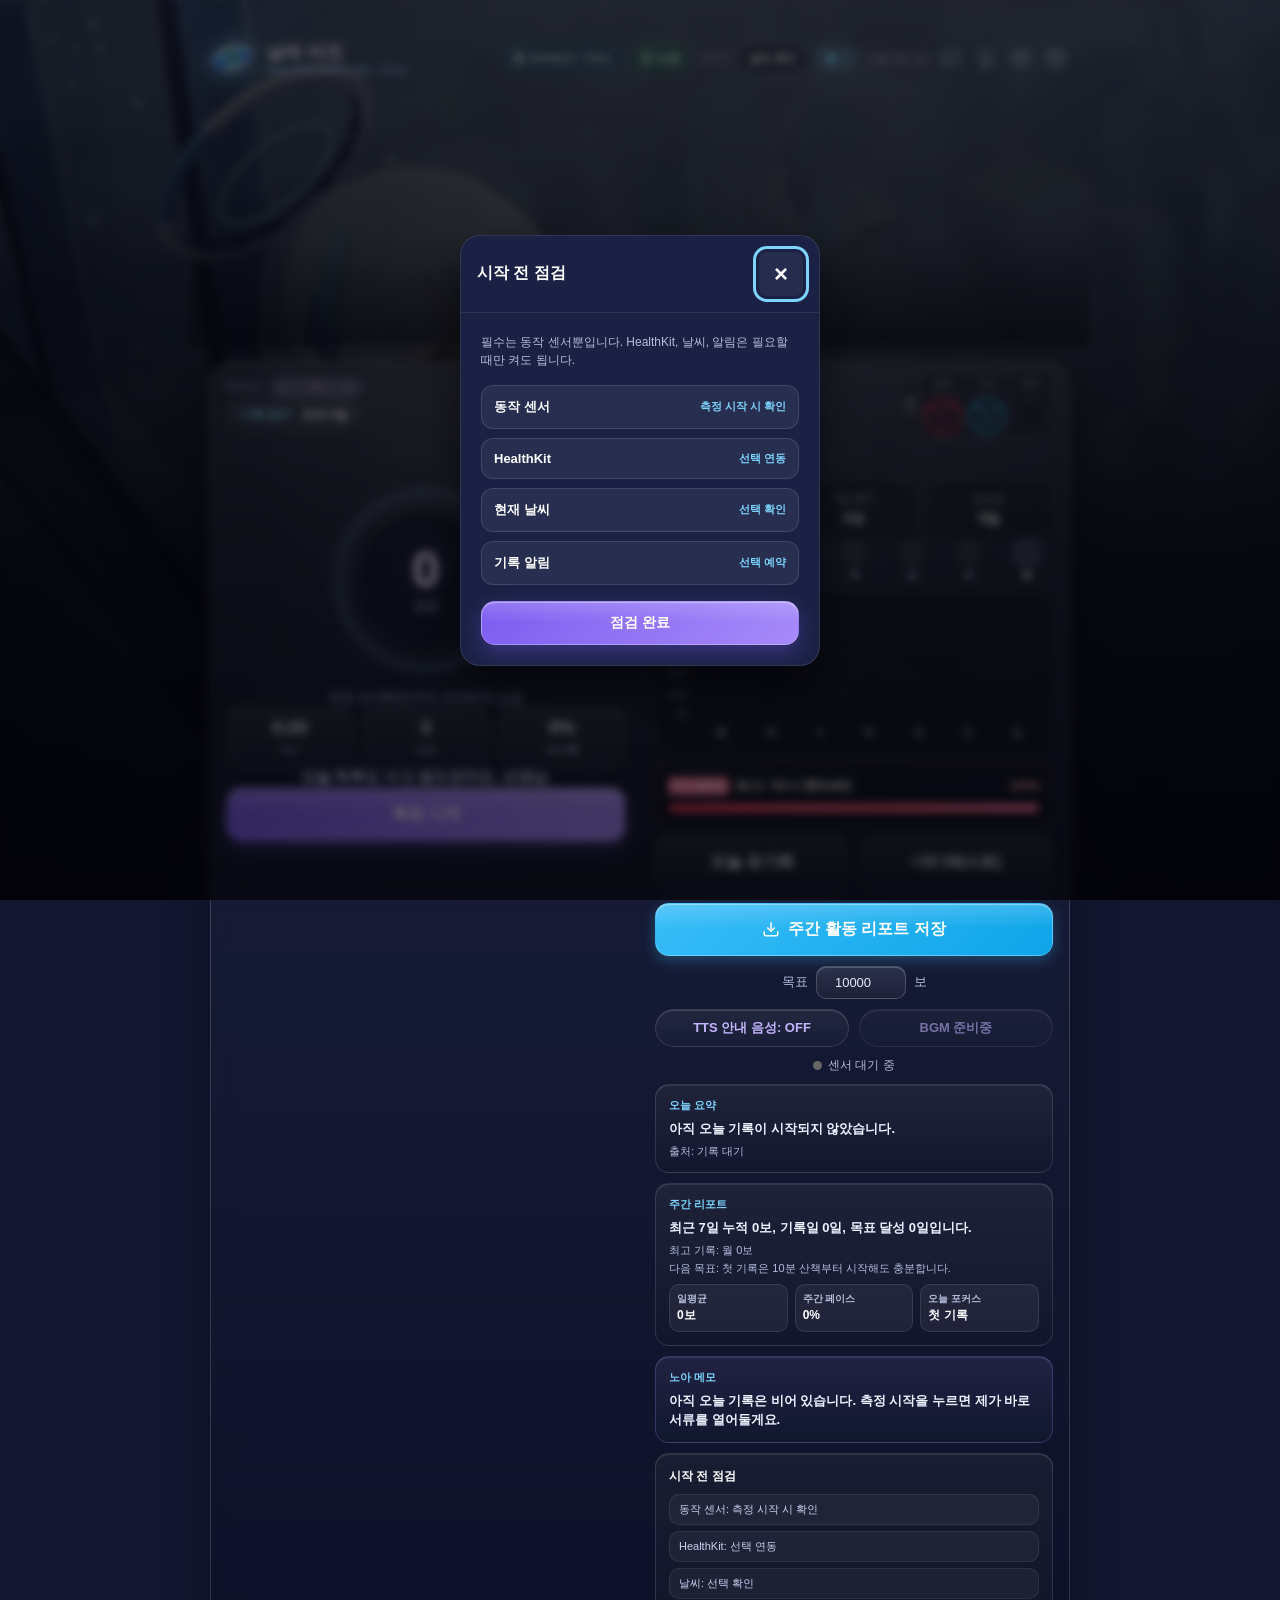
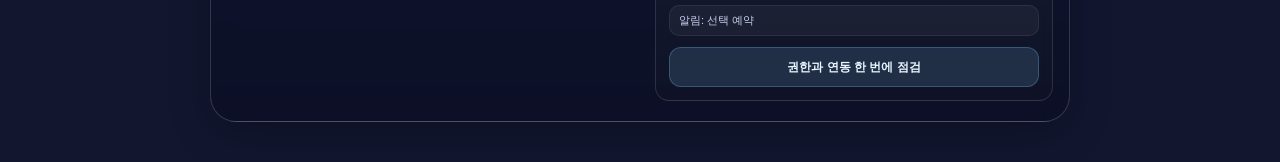
==== commit 44088970: "모모런: 샬레 어드벤처(2D 순찰 지도) + 캐릭터 반응 강화 + 1.0 동결 로드맵 - feat: adventure.html/css/js — 2D 키보토스 순찰 지도. 걸음만큼 " ====
--- a/index.html
+++ b/index.html
@@ -10,11 +10,11 @@
 <link rel="manifest" href="manifest.webmanifest" />
 <link rel="apple-touch-icon" href="icon-192.png" />
 <title>모모런 - 샬레 버전</title>
-<script src="js/mode-router.js"></script>
-<script src="js/confetti.browser.min.js"></script>
-<script src="js/chart.js"></script>
-<script src="js/html2canvas.min.js"></script>
-<link rel="stylesheet" href="css/style.css" />
+<script src="js/mode-router.js?v=52"></script>
+<script src="js/confetti.browser.min.js?v=52"></script>
+<script src="js/chart.js?v=52"></script>
+<script src="js/html2canvas.min.js?v=52"></script>
+<link rel="stylesheet" href="css/style.css?v=52" />
 </head>
 <body>
 <div class="app">
@@ -35,6 +35,10 @@
       <a href="modes.html" class="toolbar-chip toolbar-link mode-switch-link" aria-label="모모런 버전 선택">
         <svg width="14" height="14" viewBox="0 0 24 24" fill="none" stroke="currentColor" stroke-width="2" aria-hidden="true"><rect x="3" y="3" width="7" height="7"></rect><rect x="14" y="3" width="7" height="7"></rect><rect x="3" y="14" width="7" height="7"></rect><rect x="14" y="14" width="7" height="7"></rect></svg>
         SCHALE · FULL
+      </a>
+      <a href="adventure.html?mode=schale" class="toolbar-chip toolbar-link patrol-link" aria-label="샬레 순찰 지도">
+        <svg width="14" height="14" viewBox="0 0 24 24" fill="none" stroke="currentColor" stroke-width="2" aria-hidden="true"><path d="m3 6 6-3 6 3 6-3v15l-6 3-6-3-6 3V6z"></path><path d="M9 3v15"></path><path d="M15 6v15"></path></svg>
+        순찰
       </a>
       <button id="dev-btn" class="dev-link" type="button">[DEV]</button>
       <button id="weather-btn" class="toolbar-chip weather-chip" type="button" aria-label="현재 위치 날씨 불러오기">
@@ -444,8 +448,8 @@
 
 <div id="hide-ui-overlay" aria-hidden="true"></div>
 
-<script src="js/core.js"></script>
-<script src="characters/noa.js"></script>
-<script src="js/app.js"></script>
+<script src="js/core.js?v=52"></script>
+<script src="characters/noa.js?v=52"></script>
+<script src="js/app.js?v=52"></script>
 </body>
 </html>
--- a/css/style.css
+++ b/css/style.css
@@ -167,6 +167,11 @@
 	    color: #dff9ff;
 	    border-color: rgba(125,211,252,0.42);
 	    background: rgba(30, 84, 112, 0.46);
+	  }
+	  .patrol-link {
+	    color: #dffff0;
+	    border-color: rgba(127,240,178,0.42);
+	    background: rgba(31, 107, 83, 0.42);
 	  }
 	  .dev-link {
 	    min-height: 28px;
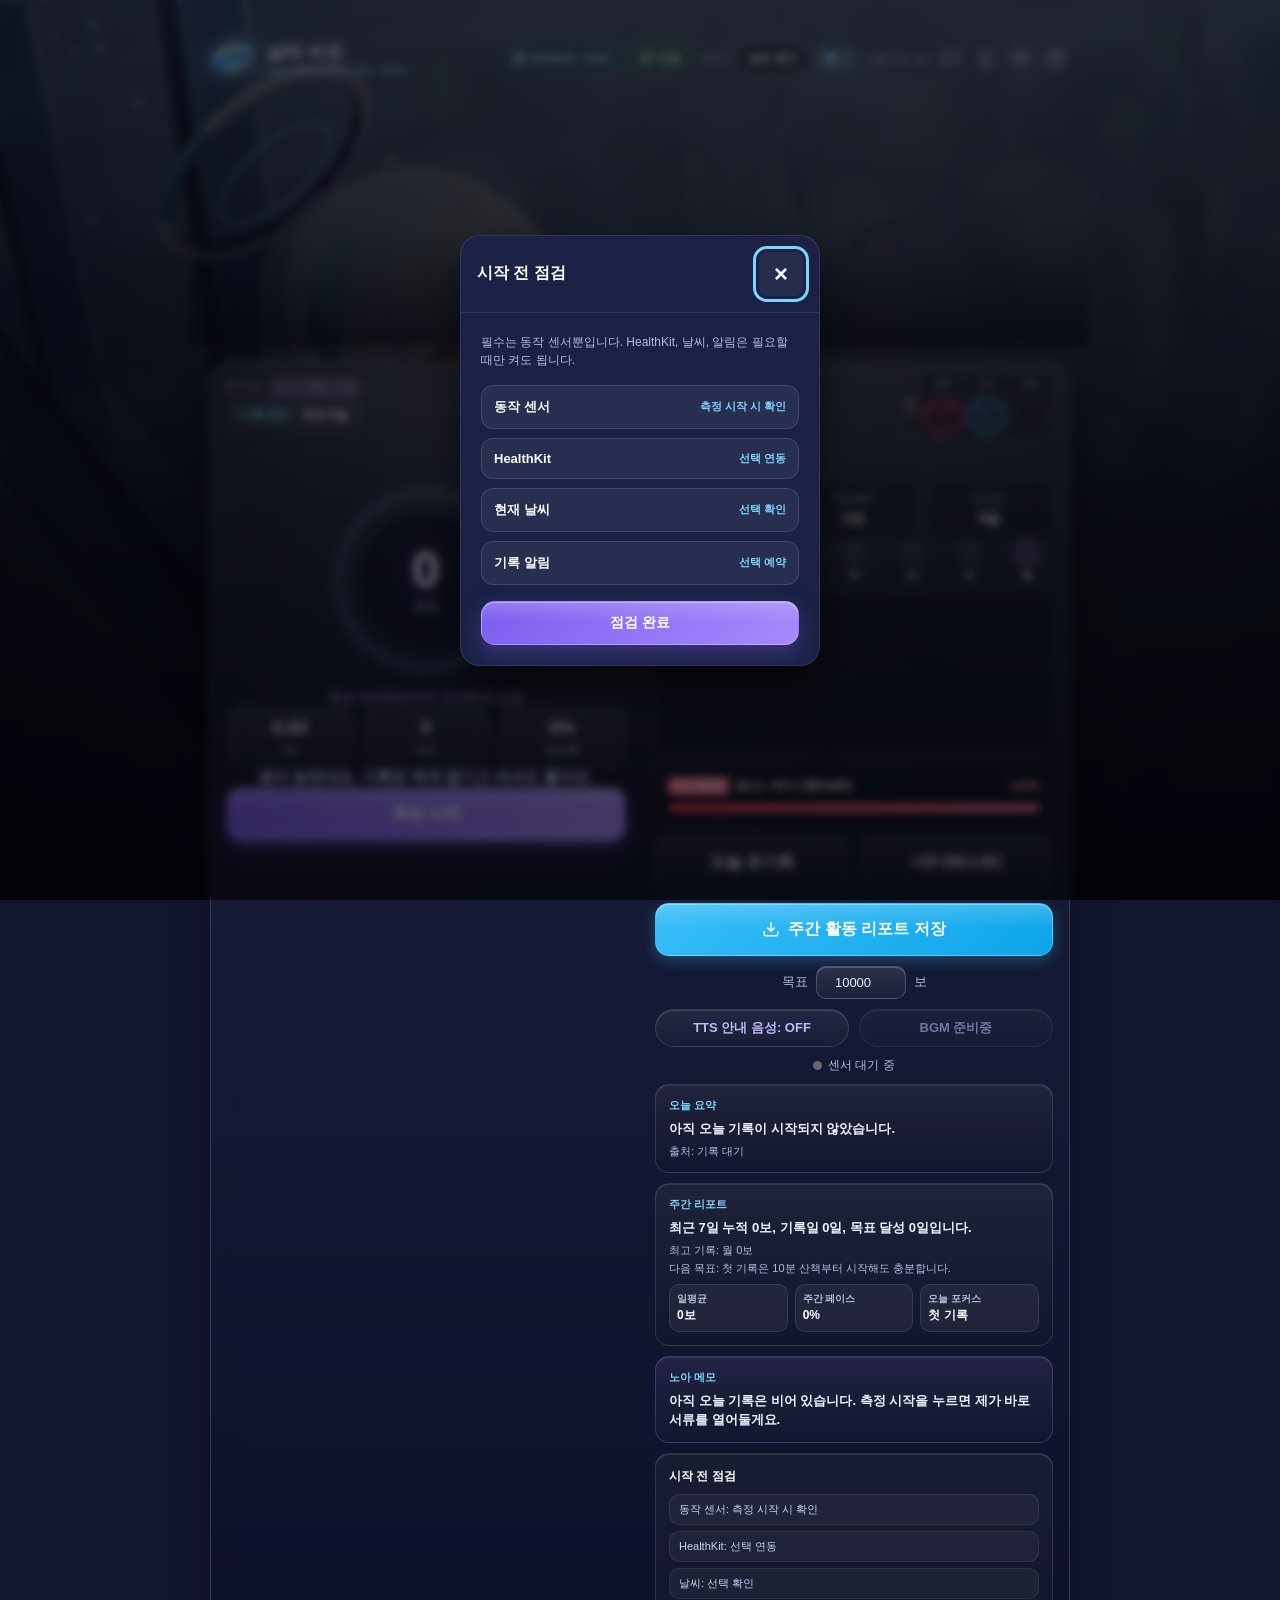
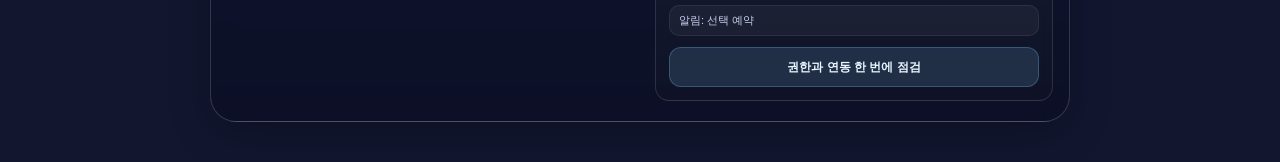
==== commit 5d1394f6: "모모런: 최애 만보기 엔진(5단계 완료) + iOS 위젯 토대(6단계) - feat: 캐릭터 팩 엔진 — character-theme.js(모드별 CSS변수·배경 주입), char" ====
--- a/index.html
+++ b/index.html
@@ -1,5 +1,5 @@
 <!DOCTYPE html>
-<html lang="ko" data-mode="schale">
+<html lang="ko" data-mode="schale" data-theme-surface="schale">
 <head>
 <meta charset="UTF-8" />
 <meta name="viewport" content="width=device-width, initial-scale=1.0" />
@@ -28,7 +28,7 @@
 	      </div>
       <div>
         <h1 id="app-title" tabindex="-1">샬레 버전</h1>
-        <small>NOA WALKING LOG · FULL</small>
+        <small data-character-template="{label} WALKING LOG · FULL">NOA WALKING LOG · FULL</small>
       </div>
     </div>
     <div class="toolbar" aria-label="상단 빠른 메뉴">
@@ -276,8 +276,8 @@
 	  <!-- 모모톡 UI -->
   <div id="momotalk-toast" class="momotalk-toast hidden" role="status" aria-live="polite">
     <div class="momotalk-header">
-      <img src="icon-192.png" alt="Noa" class="momotalk-avatar">
-      <div class="momotalk-title">모모톡 - 우시오 노아</div>
+      <img src="icon-192.png" alt="우시오 노아" class="momotalk-avatar" data-character-avatar>
+      <div class="momotalk-title" data-character-template="모모톡 - {name}">모모톡 - 우시오 노아</div>
       <button class="momotalk-close" id="momotalk-close" type="button" aria-label="모모톡 알림 닫기">×</button>
     </div>
     <div class="momotalk-body">
@@ -346,14 +346,15 @@
     <div class="modal-content modal-content-chat">
       <div class="modal-header momotalk-modal-header">
         <h2 class="momotalk-modal-title" id="momotalk-modal-title">
-          <img src="icon-192.png" width="24" height="24" class="momotalk-modal-icon" alt=""> 모모톡 - 우시오 노아
+          <img src="icon-192.png" width="24" height="24" class="momotalk-modal-icon" alt="" data-character-avatar>
+          <span data-character-template="모모톡 - {name}">모모톡 - 우시오 노아</span>
         </h2>
         <button class="modal-close momotalk-modal-close" id="momotalk-history-close" type="button" aria-label="모모톡 대화 닫기">×</button>
       </div>
       
       <!-- 탭 컨트롤 -->
       <div class="momotalk-tabs" role="tablist" aria-label="모모톡 보기">
-        <button class="momotalk-tab active" id="tab-chat" type="button" role="tab" aria-selected="true" aria-controls="momotalk-chat-view">노아와 대화</button>
+        <button class="momotalk-tab active" id="tab-chat" type="button" role="tab" aria-selected="true" aria-controls="momotalk-chat-view" data-character-template="{shortName}와 대화">노아와 대화</button>
         <button class="momotalk-tab" id="tab-log" type="button" role="tab" aria-selected="false" aria-controls="momotalk-log-view">이벤트 기록</button>
       </div>
       
@@ -363,7 +364,7 @@
           <!-- JS로 채워짐 -->
         </div>
         <div class="momotalk-chat-input-area">
-          <input type="text" id="momotalk-chat-input" placeholder="메시지를 입력하세요..." />
+          <input type="text" id="momotalk-chat-input" placeholder="노아에게 메시지 보내기..." data-character-placeholder="{shortName}에게 메시지 보내기..." />
           <button id="momotalk-chat-send" type="button">전송</button>
         </div>
       </div>
@@ -450,6 +451,11 @@
 
 <script src="js/core.js?v=52"></script>
 <script src="characters/noa.js?v=52"></script>
+<!-- WEB_ORIGINAL_SAMPLE_START -->
+<script src="original/lumi/character.js"></script>
+<!-- WEB_ORIGINAL_SAMPLE_END -->
+<script src="js/character-loader.js"></script>
+<script src="js/character-theme.js"></script>
 <script src="js/app.js?v=52"></script>
 </body>
 </html>
--- a/css/style.css
+++ b/css/style.css
@@ -43,7 +43,7 @@
   body::before {
     content: ""; position: fixed; inset: 0; z-index: -2;
     background-color: var(--bg);
-    background-image: url("../noa-mobile.jpg");
+    background-image: var(--character-bg-mobile, url("../noa-mobile.jpg"));
     background-repeat: no-repeat;
     background-size: auto 94vh;
     background-position: top center;
@@ -57,22 +57,22 @@
       rgba(18,22,47,0.58) 62%,
       rgba(18,22,47,0.96) 100%);
   }
+  /* Shop Themes (Mobile Default) */
+  body.theme-1::before { background-image: var(--character-bg-theme-1-mobile, url("../noa1-mobile.jpg")); background-size: cover; }
+  body.theme-2::before { background-image: var(--character-bg-theme-2-mobile, url("../noa2-mobile.jpg")); background-size: cover; }
+  body.theme-3::before { background-image: var(--character-bg-theme-3-mobile, url("../noa3-mobile.jpg")); background-size: cover; }
+
   @media (min-width: 700px) {
     body::before {
-      background-image: url("../noa-desktop.jpg");
+      background-image: var(--character-bg-desktop, url("../noa-desktop.jpg"));
       background-size: cover;
       background-position: center;
     }
     /* Shop Themes (Desktop) */
-    body.theme-1::before { background-image: url("../noa1-desktop.jpg"); }
-    body.theme-2::before { background-image: url("../noa2-desktop.jpg"); }
-    body.theme-3::before { background-image: url("../noa3-desktop.jpg"); }
-  }
-
-  /* Shop Themes (Mobile Default) */
-  body.theme-1::before { background-image: url("../noa1-mobile.jpg"); background-size: cover; }
-  body.theme-2::before { background-image: url("../noa2-mobile.jpg"); background-size: cover; }
-  body.theme-3::before { background-image: url("../noa3-mobile.jpg"); background-size: cover; }
+    body.theme-1::before { background-image: var(--character-bg-theme-1-desktop, url("../noa1-desktop.jpg")); }
+    body.theme-2::before { background-image: var(--character-bg-theme-2-desktop, url("../noa2-desktop.jpg")); }
+    body.theme-3::before { background-image: var(--character-bg-theme-3-desktop, url("../noa3-desktop.jpg")); }
+  }
   
   .app {
     width: 100%;
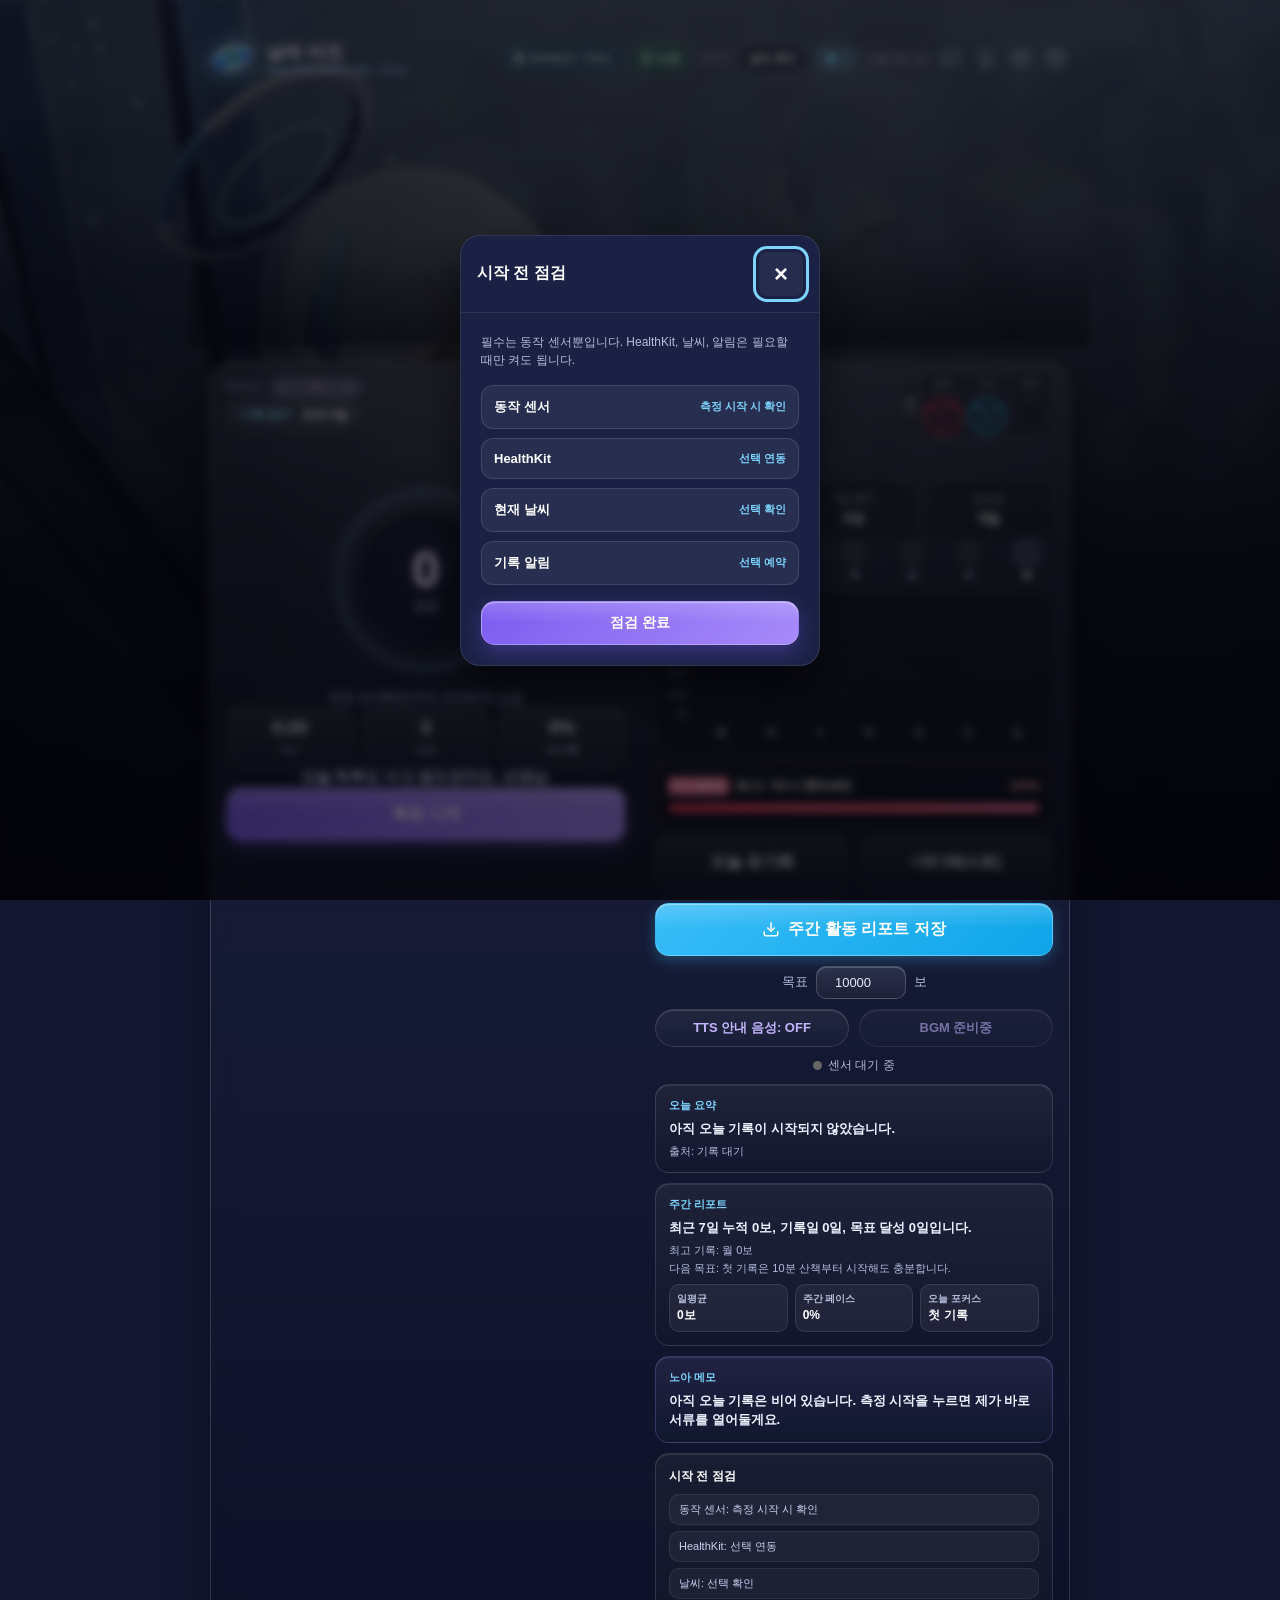
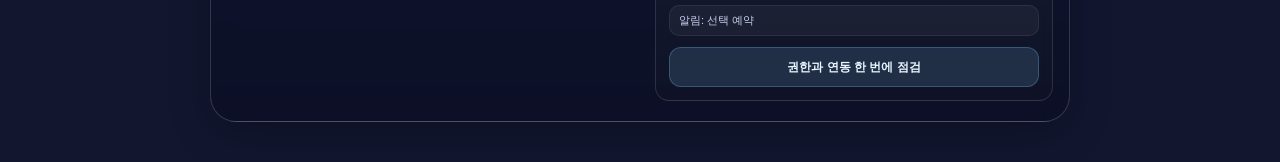
==== commit bd9cc7aa: "모모런: 캐릭터 팩 선택 UI + 햅틱 추상화 + 스플래시 교체 - feat: 버전 선택 화면에 캐릭터 팩 피커(노아 팬팩 / 루미 오리지널) 전면 배치   - availabili" ====
--- a/index.html
+++ b/index.html
@@ -2,19 +2,20 @@
 <html lang="ko" data-mode="schale" data-theme-surface="schale">
 <head>
 <meta charset="UTF-8" />
-<meta name="viewport" content="width=device-width, initial-scale=1.0" />
+<meta name="viewport" content="width=device-width, initial-scale=1.0, viewport-fit=cover" />
 <meta name="theme-color" content="#12162f" />
 <meta name="apple-mobile-web-app-capable" content="yes" />
 <meta name="apple-mobile-web-app-status-bar-style" content="black-translucent" />
 <meta name="apple-mobile-web-app-title" content="모모런" />
 <link rel="manifest" href="manifest.webmanifest" />
 <link rel="apple-touch-icon" href="icon-192.png" />
+<link rel="icon" href="icon-192.png" />
 <title>모모런 - 샬레 버전</title>
-<script src="js/mode-router.js?v=52"></script>
-<script src="js/confetti.browser.min.js?v=52"></script>
-<script src="js/chart.js?v=52"></script>
-<script src="js/html2canvas.min.js?v=52"></script>
-<link rel="stylesheet" href="css/style.css?v=52" />
+<script src="js/mode-router.js"></script>
+<script src="js/confetti.browser.min.js"></script>
+<script src="js/chart.js"></script>
+<script src="js/html2canvas.min.js"></script>
+<link rel="stylesheet" href="css/style.css" />
 </head>
 <body>
 <div class="app">
@@ -111,7 +112,7 @@
       <div class="desktop-grid">
         <!-- 좌측 컬럼 (메인 산책 측정 영역) -->
         <div class="left-col">
-          <div class="ring-wrap">
+          <div id="fullGoalProgress" class="ring-wrap" role="progressbar" aria-label="오늘 걸음 목표" aria-valuemin="0" aria-valuemax="100" aria-valuenow="0" aria-valuetext="0보, 목표 10,000보 중 0%">
             <div class="ring">
               <svg width="240" height="240" viewBox="0 0 240 240" aria-hidden="true">
                 <circle cx="120" cy="120" r="106" fill="none" stroke="var(--track)" stroke-width="16"/>
@@ -449,13 +450,14 @@
 
 <div id="hide-ui-overlay" aria-hidden="true"></div>
 
-<script src="js/core.js?v=52"></script>
-<script src="characters/noa.js?v=52"></script>
+<script src="js/core.js"></script>
+<script src="characters/noa.js"></script>
+<script src="voice/manifest.js"></script>
 <!-- WEB_ORIGINAL_SAMPLE_START -->
 <script src="original/lumi/character.js"></script>
 <!-- WEB_ORIGINAL_SAMPLE_END -->
 <script src="js/character-loader.js"></script>
 <script src="js/character-theme.js"></script>
-<script src="js/app.js?v=52"></script>
+<script src="js/app.js"></script>
 </body>
 </html>
--- a/css/style.css
+++ b/css/style.css
@@ -27,6 +27,8 @@
 	    height: auto;
 	    overflow-x: hidden;
 	    overflow-y: auto;
+	    -webkit-text-size-adjust: 100%;
+	    text-size-adjust: 100%;
 	  }
   body {
     margin: 0;
@@ -79,7 +81,7 @@
     max-width: 440px;
     min-height: 100vh;
     min-height: 100dvh;
-    padding: 22px 20px 40px;
+    padding: calc(env(safe-area-inset-top, 0px) + 22px) 20px calc(env(safe-area-inset-bottom, 0px) + 40px);
     display: flex;
     flex-direction: column;
     gap: 16px;
@@ -87,7 +89,7 @@
   }
 
   @media (min-width: 1024px) {
-    .app { max-width: 900px; padding: 40px 20px; }
+    .app { max-width: 900px; padding: calc(env(safe-area-inset-top, 0px) + 40px) 20px calc(env(safe-area-inset-bottom, 0px) + 40px); }
     .desktop-grid {
       display: grid;
       grid-template-columns: 1fr 1fr;
@@ -217,6 +219,11 @@
 	    background: rgba(255,255,255,0.08);
 	  }
 
+	  html.native-app #dev-btn,
+	  html.native-app .secondary-actions > .row {
+	    display: none;
+	  }
+
 	  /* Hero space lets the Noa artwork show through at the top */
 	  .hero-space { flex: 1 0 auto; min-height: 28vh; position: relative; }
 	  /* 배경 일러스트 → 패널로 넘어가는 경계를 부드럽게 잇는 램프 */
@@ -327,7 +334,9 @@
 	  button {
 	    font: inherit; border: none; border-radius: 14px; padding: 15px; cursor: pointer;
 	    font-weight: 700; font-size: 16px; transition: transform .06s, opacity .2s;
-	  }
+	    touch-action: manipulation;
+	  }
+	  a { touch-action: manipulation; }
 	  button:active { transform: scale(0.98); }
 	  button:disabled {
 	    cursor: not-allowed;
